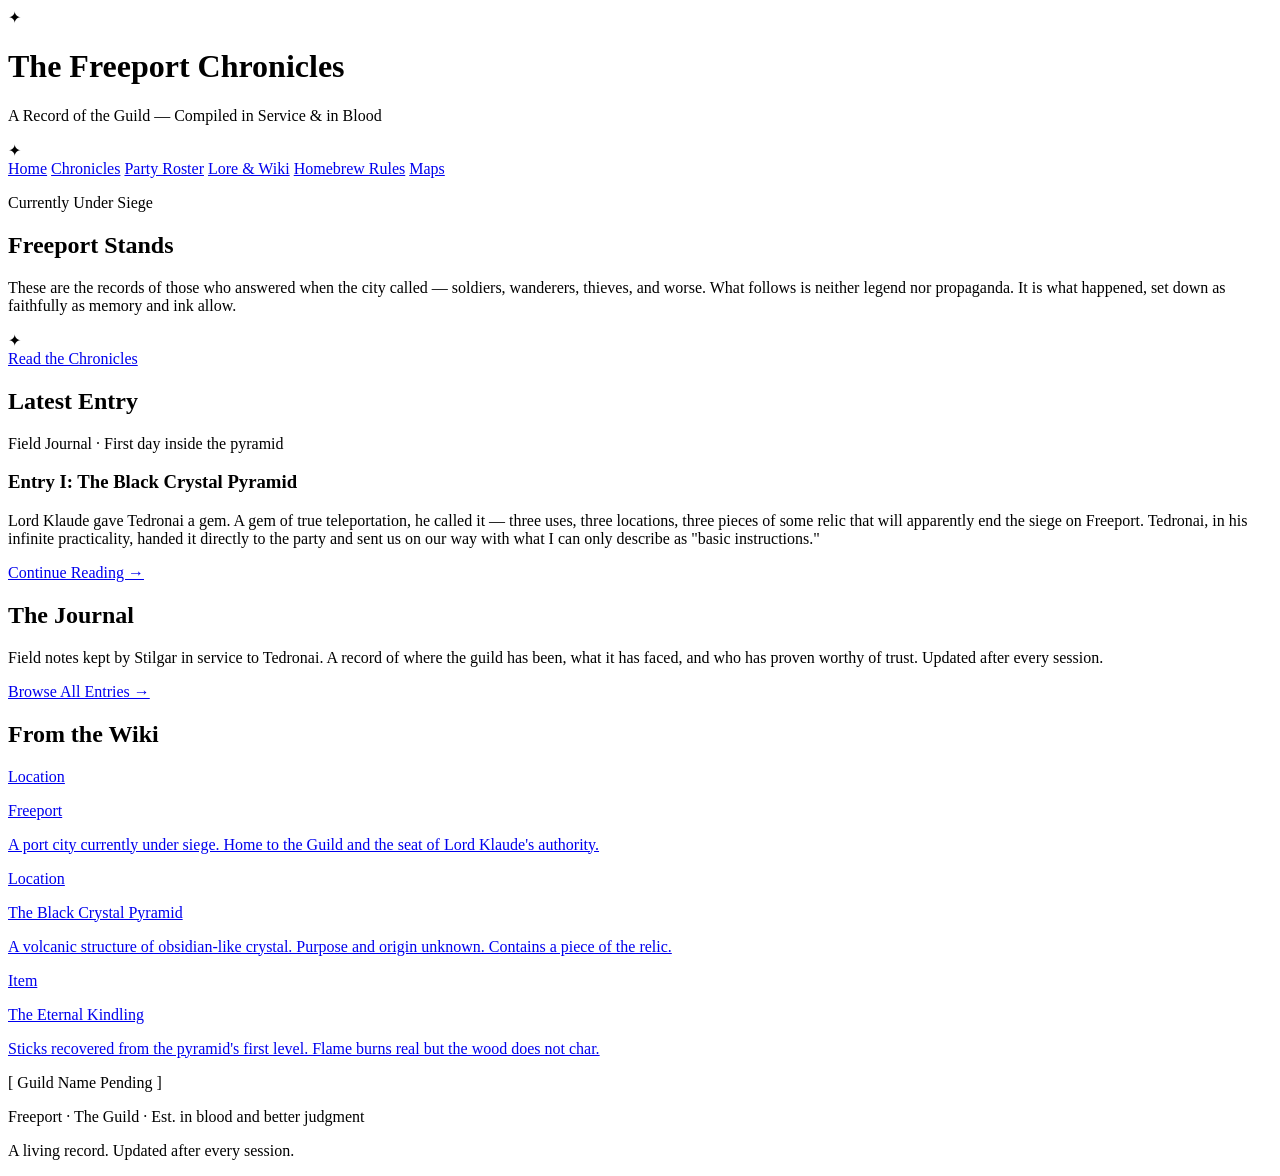
==== index.html @ c9954be5 "update to index and style" ====
<!DOCTYPE html>
<html lang="en">
<head>
  <meta charset="UTF-8" />
  <meta name="viewport" content="width=device-width, initial-scale=1.0" />
  <title>The Freeport Chronicles</title>
  <link rel="preconnect" href="https://fonts.googleapis.com" />
  <link rel="preconnect" href="https://fonts.gstatic.com" crossorigin />
  <link href="https://fonts.googleapis.com/css2?family=Cinzel+Decorative:wght@400;700&family=Cinzel:wght@400;500;600&family=IM+Fell+English:ital@0;1&display=swap" rel="stylesheet" />
  <link rel="stylesheet" href="css/style.css" />
</head>
<body>

  <div class="noise-overlay"></div>

  <header class="site-header">
    <div class="header-inner">
      <div class="site-brand">
        <div class="brand-emblem">✦</div>
        <div class="brand-text">
          <h1 class="site-title">The Freeport Chronicles</h1>
          <p class="site-subtitle">A Record of the Guild — Compiled in Service &amp; in Blood</p>
        </div>
        <div class="brand-emblem">✦</div>
      </div>
      <nav class="site-nav">
        <a href="index.html" class="nav-link active" data-section="home">Home</a>
        <a href="chronicles.html" class="nav-link" data-section="chronicles">Chronicles</a>
        <a href="roster.html" class="nav-link" data-section="roster">Party Roster</a>
        <a href="lore.html" class="nav-link" data-section="lore">Lore &amp; Wiki</a>
        <a href="homebrew.html" class="nav-link" data-section="homebrew">Homebrew Rules</a>
        <a href="maps.html" class="nav-link" data-section="maps">Maps</a>
      </nav>
    </div>
  </header>

  <main class="site-main">

    <section class="hero">
      <div class="hero-inner">
        <p class="hero-eyebrow">Currently Under Siege</p>
        <h2 class="hero-title">Freeport Stands</h2>
        <p class="hero-body">These are the records of those who answered when the city called — soldiers, wanderers, thieves, and worse. What follows is neither legend nor propaganda. It is what happened, set down as faithfully as memory and ink allow.</p>
        <div class="hero-rule"><span>✦</span></div>
        <a href="chronicles.html" class="hero-cta">Read the Chronicles</a>
      </div>
    </section>

    <section class="latest-entry">
      <div class="section-inner">
        <h2 class="section-heading">Latest Entry</h2>
        <div class="entry-card featured">
          <div class="entry-meta">
            <span class="entry-tag">Field Journal</span>
            <span class="entry-divider">·</span>
            <span class="entry-date">First day inside the pyramid</span>
          </div>
          <h3 class="entry-title">Entry I: The Black Crystal Pyramid</h3>
          <p class="entry-excerpt">Lord Klaude gave Tedronai a gem. A gem of true teleportation, he called it — three uses, three locations, three pieces of some relic that will apparently end the siege on Freeport. Tedronai, in his infinite practicality, handed it directly to the party and sent us on our way with what I can only describe as "basic instructions."</p>
          <a href="entry-001.html" class="entry-read-more">Continue Reading →</a>
        </div>
      </div>
    </section>

    <section class="journal-preview">
      <div class="section-inner">
        <h2 class="section-heading">The Journal</h2>
        <p class="section-blurb">Field notes kept by Stilgar in service to Tedronai. A record of where the guild has been, what it has faced, and who has proven worthy of trust. Updated after every session.</p>
        <a href="chronicles.html" class="section-link">Browse All Entries →</a>
      </div>
    </section>

    <section class="lore-preview">
      <div class="section-inner">
        <h2 class="section-heading">From the Wiki</h2>
        <div class="lore-grid">
          <a href="lore.html" class="lore-card">
            <p class="lore-card-label">Location</p>
            <p class="lore-card-title">Freeport</p>
            <p class="lore-card-body">A port city currently under siege. Home to the Guild and the seat of Lord Klaude's authority.</p>
          </a>
          <a href="lore.html" class="lore-card">
            <p class="lore-card-label">Location</p>
            <p class="lore-card-title">The Black Crystal Pyramid</p>
            <p class="lore-card-body">A volcanic structure of obsidian-like crystal. Purpose and origin unknown. Contains a piece of the relic.</p>
          </a>
          <a href="lore.html" class="lore-card">
            <p class="lore-card-label">Item</p>
            <p class="lore-card-title">The Eternal Kindling</p>
            <p class="lore-card-body">Sticks recovered from the pyramid's first level. Flame burns real but the wood does not char.</p>
          </a>
        </div>
      </div>
    </section>

  </main>

  <footer class="site-footer">
    <div class="footer-inner">
      <p class="footer-guild">[ Guild Name Pending ]</p>
      <p class="footer-tagline">Freeport · The Guild · Est. in blood and better judgment</p>
      <p class="footer-note">A living record. Updated after every session.</p>
    </div>
  </footer>

</body>
</html>
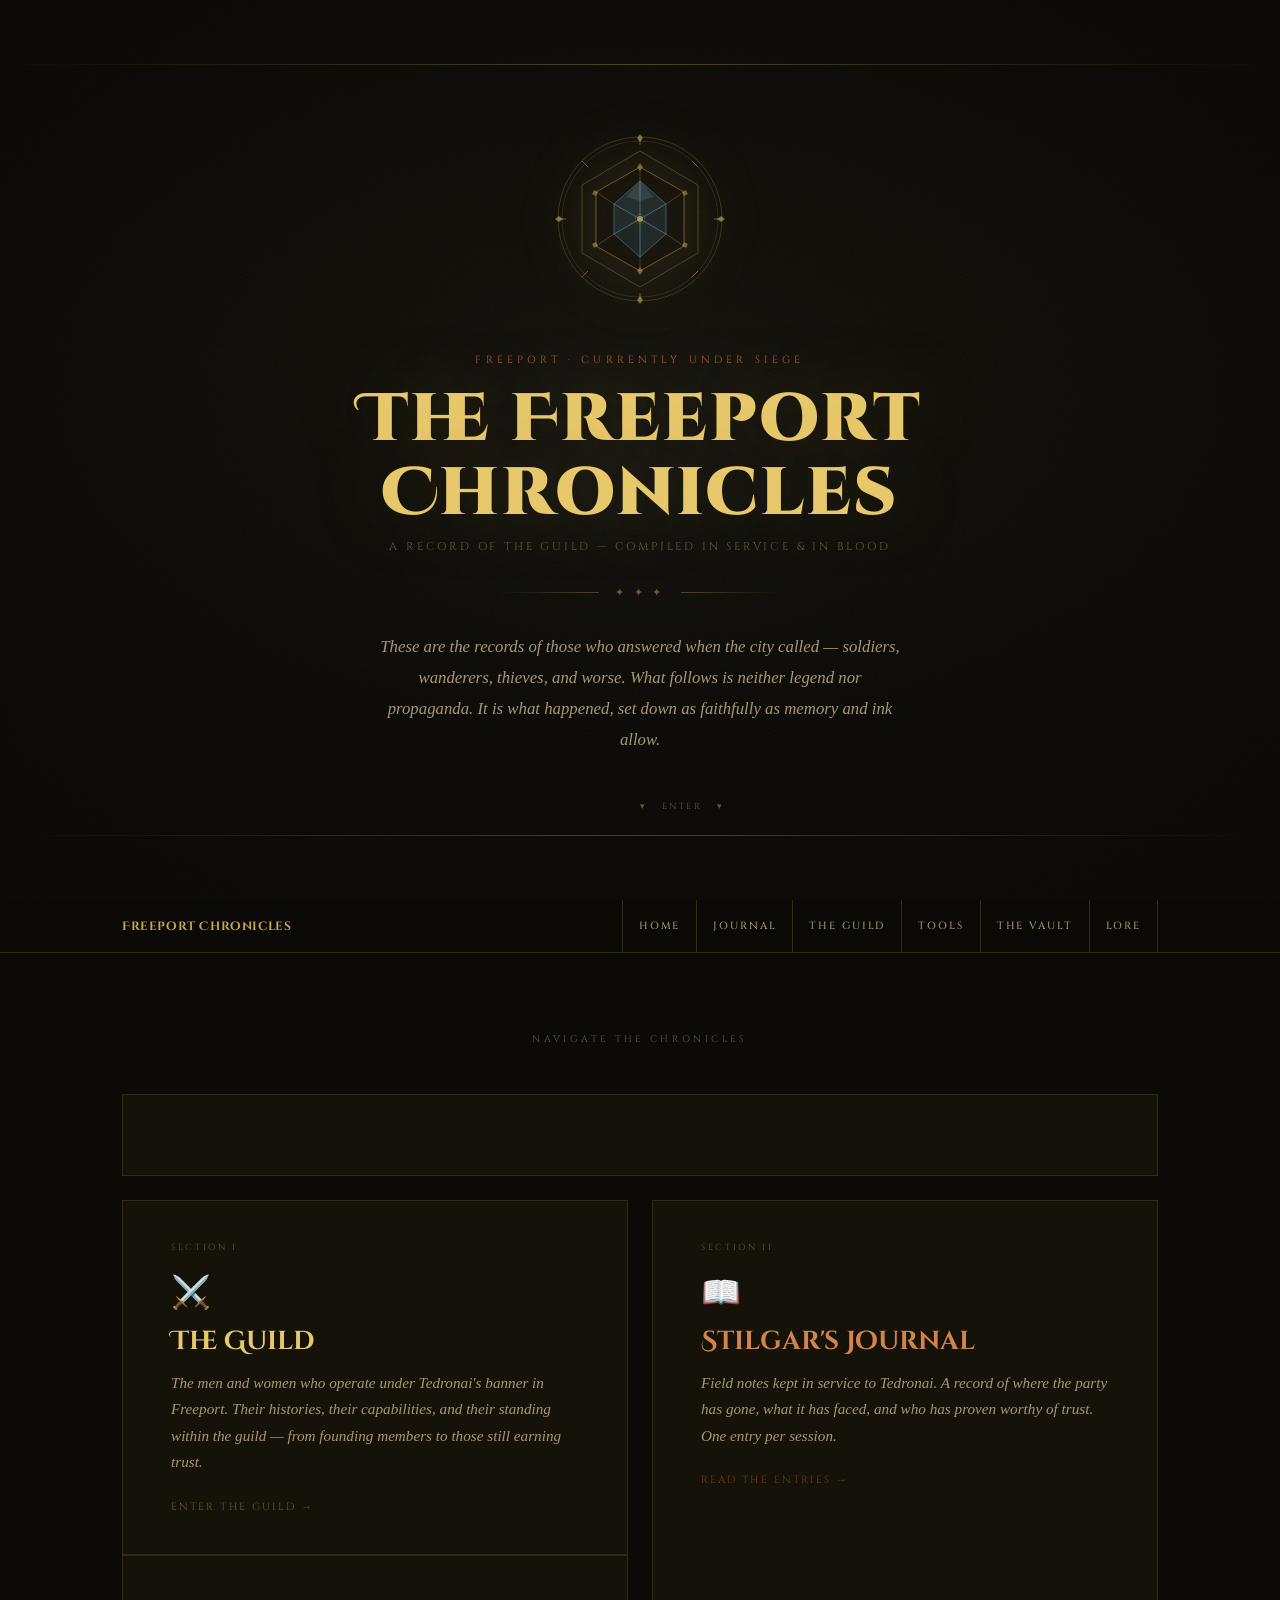
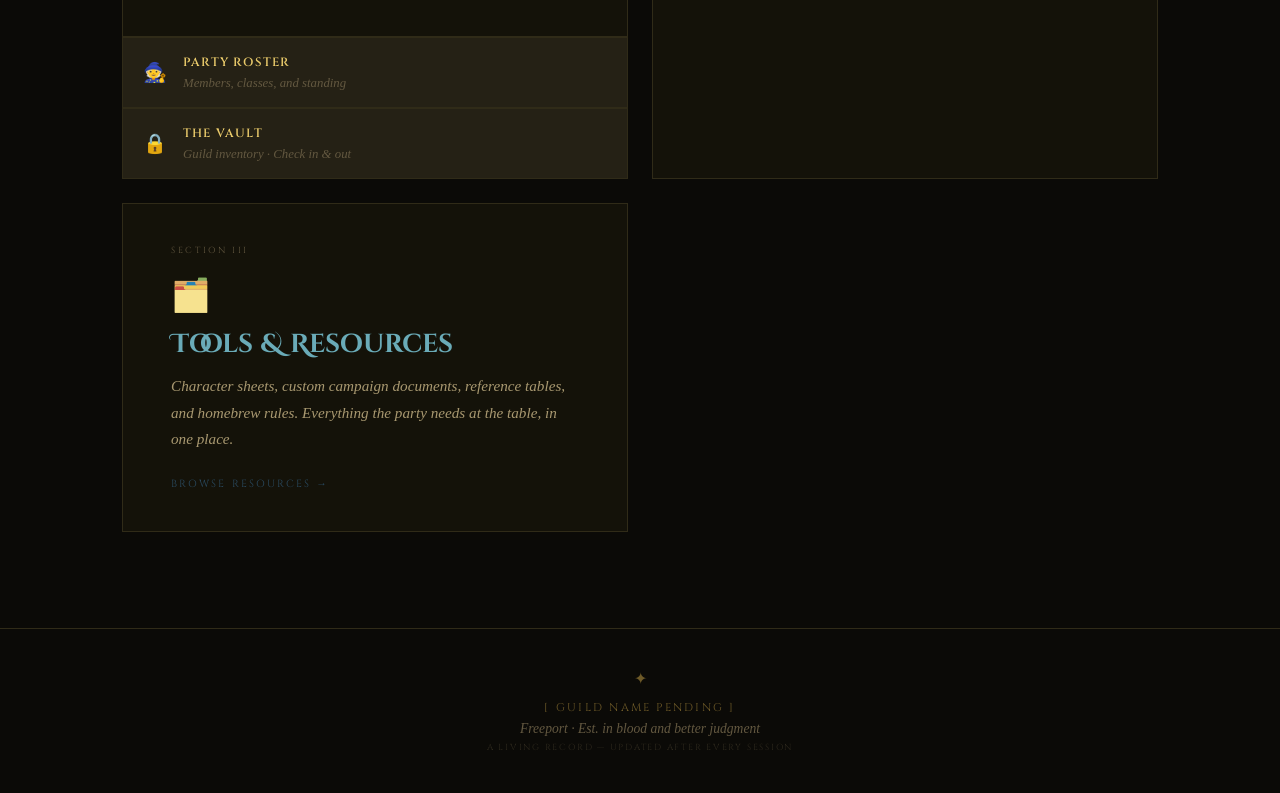
==== commit 3af85c39: "Update index.html" ====
--- a/index.html
+++ b/index.html
@@ -6,101 +6,676 @@
   <title>The Freeport Chronicles</title>
   <link rel="preconnect" href="https://fonts.googleapis.com" />
   <link rel="preconnect" href="https://fonts.gstatic.com" crossorigin />
-  <link href="https://fonts.googleapis.com/css2?family=Cinzel+Decorative:wght@400;700&family=Cinzel:wght@400;500;600&family=IM+Fell+English:ital@0;1&display=swap" rel="stylesheet" />
-  <link rel="stylesheet" href="css/style.css" />
+  <link href="https://fonts.googleapis.com/css2?family=Cinzel+Decorative:wght@400;700;900&family=Cinzel:wght@400;500;600;700&family=IM+Fell+English:ital@0;1&display=swap" rel="stylesheet" />
+  <style>
+    :root {
+      --black:        #07060400;
+      --bg:           #0b0a07;
+      --surface:      #141209;
+      --surface-2:    #1c1a10;
+      --surface-3:    #252115;
+      --border:       #302b18;
+      --border-light: #4a4422;
+      --gold:         #c9a84c;
+      --gold-light:   #e8c96a;
+      --gold-bright:  #f5df8a;
+      --gold-dim:     #6e5a28;
+      --gold-glow:    rgba(201,168,76,0.15);
+      --ember:        #b85c2a;
+      --ember-dim:    #7a3a18;
+      --crystal:      #4a7a9b;
+      --crystal-dim:  #2a4a60;
+      --text-primary: #e8e0cc;
+      --text-secondary:#a89870;
+      --text-muted:   #635840;
+      --font-display: 'Cinzel Decorative', serif;
+      --font-heading: 'Cinzel', serif;
+      --font-body:    'IM Fell English', serif;
+    }
+
+    *, *::before, *::after { box-sizing: border-box; margin: 0; padding: 0; }
+    html { scroll-behavior: smooth; }
+
+    body {
+      background-color: var(--bg);
+      color: var(--text-primary);
+      font-family: var(--font-body);
+      min-height: 100vh;
+      overflow-x: hidden;
+    }
+
+    /* ── NOISE + VIGNETTE ── */
+    body::before {
+      content: '';
+      position: fixed;
+      inset: 0;
+      pointer-events: none;
+      z-index: 999;
+      background:
+        radial-gradient(ellipse at center, transparent 40%, rgba(0,0,0,0.7) 100%),
+        url("data:image/svg+xml,%3Csvg viewBox='0 0 200 200' xmlns='http://www.w3.org/2000/svg'%3E%3Cfilter id='n'%3E%3CfeTurbulence type='fractalNoise' baseFrequency='0.85' numOctaves='4' stitchTiles='stitch'/%3E%3C/filter%3E%3Crect width='100%25' height='100%25' filter='url(%23n)'/%3E%3C/svg%3E");
+      background-size: cover, 180px 180px;
+      opacity: 0.04;
+    }
+
+    /* ── HERO ── */
+    .hero {
+      min-height: 100vh;
+      display: flex;
+      flex-direction: column;
+      align-items: center;
+      justify-content: center;
+      padding: 4rem 2rem 5rem;
+      position: relative;
+      text-align: center;
+      background:
+        radial-gradient(ellipse 80% 60% at 50% 40%, rgba(201,168,76,0.04) 0%, transparent 70%),
+        radial-gradient(ellipse 40% 40% at 50% 50%, rgba(74,122,155,0.04) 0%, transparent 60%);
+    }
+
+    /* Horizontal rule lines across hero */
+    .hero::before, .hero::after {
+      content: '';
+      position: absolute;
+      left: 0; right: 0;
+      height: 1px;
+      background: linear-gradient(to right, transparent, var(--border-light), transparent);
+    }
+    .hero::before { top: 4rem; }
+    .hero::after  { bottom: 4rem; }
+
+    /* ── CREST ── */
+    .crest-wrap {
+      margin-bottom: 2.5rem;
+      position: relative;
+      opacity: 0;
+      animation: fadeUp 1s ease forwards;
+      animation-delay: 0.2s;
+    }
+
+    .crest-svg {
+      width: 180px;
+      height: 180px;
+      filter: drop-shadow(0 0 30px rgba(201,168,76,0.2));
+    }
+
+    /* ── HERO TEXT ── */
+    .hero-eyebrow {
+      font-family: var(--font-heading);
+      font-size: 0.65rem;
+      letter-spacing: 0.4em;
+      text-transform: uppercase;
+      color: var(--ember);
+      margin-bottom: 1rem;
+      opacity: 0;
+      animation: fadeUp 0.8s ease forwards;
+      animation-delay: 0.5s;
+    }
+
+    .hero-title {
+      font-family: var(--font-display);
+      font-size: clamp(2.2rem, 6vw, 4.2rem);
+      font-weight: 900;
+      color: var(--gold-light);
+      line-height: 1.1;
+      letter-spacing: 0.03em;
+      text-shadow:
+        0 0 80px rgba(201,168,76,0.25),
+        0 0 120px rgba(201,168,76,0.1);
+      margin-bottom: 0.5rem;
+      opacity: 0;
+      animation: fadeUp 0.8s ease forwards;
+      animation-delay: 0.65s;
+    }
+
+    .hero-subtitle {
+      font-family: var(--font-heading);
+      font-size: 0.7rem;
+      letter-spacing: 0.25em;
+      text-transform: uppercase;
+      color: var(--text-muted);
+      margin-bottom: 2rem;
+      opacity: 0;
+      animation: fadeUp 0.8s ease forwards;
+      animation-delay: 0.8s;
+    }
+
+    .hero-divider {
+      display: flex;
+      align-items: center;
+      justify-content: center;
+      gap: 1rem;
+      margin-bottom: 2rem;
+      opacity: 0;
+      animation: fadeUp 0.8s ease forwards;
+      animation-delay: 0.9s;
+    }
+    .hero-divider::before,
+    .hero-divider::after {
+      content: '';
+      width: 100px;
+      height: 1px;
+      background: linear-gradient(to right, transparent, var(--border-light));
+    }
+    .hero-divider::after {
+      background: linear-gradient(to left, transparent, var(--border-light));
+    }
+    .hero-divider span {
+      color: var(--gold-dim);
+      font-size: 0.7rem;
+      letter-spacing: 0.3em;
+    }
+
+    .hero-lore {
+      font-family: var(--font-body);
+      font-style: italic;
+      font-size: 1.05rem;
+      color: var(--text-secondary);
+      max-width: 520px;
+      line-height: 1.85;
+      opacity: 0;
+      animation: fadeUp 0.8s ease forwards;
+      animation-delay: 1s;
+    }
+
+    .hero-scroll {
+      position: absolute;
+      bottom: 5.5rem;
+      left: 50%;
+      transform: translateX(-50%);
+      font-family: var(--font-heading);
+      font-size: 0.55rem;
+      letter-spacing: 0.3em;
+      text-transform: uppercase;
+      color: var(--text-muted);
+      opacity: 0;
+      animation: fadeUp 0.8s ease forwards, pulse 3s ease-in-out 2s infinite;
+      animation-delay: 1.5s, 1.5s;
+    }
+
+    /* ── NAV BAR ── */
+    .site-nav {
+      position: sticky;
+      top: 0;
+      z-index: 100;
+      background: rgba(11,10,7,0.97);
+      border-bottom: 1px solid var(--border);
+      backdrop-filter: blur(12px);
+    }
+
+    .nav-inner {
+      max-width: 1100px;
+      margin: 0 auto;
+      padding: 0 2rem;
+      display: flex;
+      align-items: center;
+      justify-content: space-between;
+      height: 52px;
+    }
+
+    .nav-brand {
+      font-family: var(--font-display);
+      font-size: 0.75rem;
+      font-weight: 700;
+      color: var(--gold);
+      text-decoration: none;
+      letter-spacing: 0.05em;
+    }
+
+    .nav-links {
+      display: flex;
+      align-items: center;
+    }
+
+    .nav-link {
+      font-family: var(--font-heading);
+      font-size: 0.65rem;
+      font-weight: 500;
+      letter-spacing: 0.18em;
+      text-transform: uppercase;
+      color: var(--text-secondary);
+      text-decoration: none;
+      padding: 0 1rem;
+      height: 52px;
+      display: flex;
+      align-items: center;
+      border-right: 1px solid var(--border);
+      transition: color 0.2s, background 0.2s;
+    }
+    .nav-link:first-child { border-left: 1px solid var(--border); }
+    .nav-link:hover { color: var(--gold); background: rgba(201,168,76,0.04); }
+
+    /* ── SECTION CARDS ── */
+    .sections {
+      max-width: 1100px;
+      margin: 0 auto;
+      padding: 5rem 2rem 6rem;
+    }
+
+    .sections-eyebrow {
+      font-family: var(--font-heading);
+      font-size: 0.6rem;
+      letter-spacing: 0.35em;
+      text-transform: uppercase;
+      color: var(--text-muted);
+      text-align: center;
+      margin-bottom: 3rem;
+    }
+
+    .cards-grid {
+      display: grid;
+      grid-template-columns: repeat(2, 1fr);
+      gap: 1.5rem;
+    }
+
+    /* Guild card spans full width */
+    .card--guild { grid-column: 1 / -1; }
+
+    .card {
+      position: relative;
+      background: var(--surface);
+      border: 1px solid var(--border);
+      padding: 2.5rem 3rem;
+      text-decoration: none;
+      display: block;
+      overflow: hidden;
+      transition: border-color 0.3s, background 0.3s;
+      cursor: pointer;
+    }
+
+    .card::before {
+      content: '';
+      position: absolute;
+      top: 0; left: 0;
+      width: 100%; height: 3px;
+      background: linear-gradient(to right, transparent, var(--gold-dim), transparent);
+      opacity: 0;
+      transition: opacity 0.3s;
+    }
+
+    .card::after {
+      content: '';
+      position: absolute;
+      inset: 0;
+      background: radial-gradient(ellipse 60% 60% at 50% 0%, var(--gold-glow), transparent);
+      opacity: 0;
+      transition: opacity 0.4s;
+      pointer-events: none;
+    }
+
+    .card:hover {
+      border-color: var(--border-light);
+      background: var(--surface-2);
+    }
+    .card:hover::before { opacity: 1; }
+    .card:hover::after  { opacity: 1; }
+
+    /* accent color variants */
+    .card--journal::before  { background: linear-gradient(to right, transparent, var(--ember-dim), transparent); }
+    .card--journal::after   { background: radial-gradient(ellipse 60% 60% at 50% 0%, rgba(184,92,42,0.1), transparent); }
+    .card--tools::before    { background: linear-gradient(to right, transparent, var(--crystal-dim), transparent); }
+    .card--tools::after     { background: radial-gradient(ellipse 60% 60% at 50% 0%, rgba(74,122,155,0.1), transparent); }
+    .card--vault::before    { background: linear-gradient(to right, transparent, var(--gold-dim), transparent); }
+
+    .card-number {
+      font-family: var(--font-heading);
+      font-size: 0.55rem;
+      letter-spacing: 0.3em;
+      text-transform: uppercase;
+      color: var(--text-muted);
+      margin-bottom: 1.25rem;
+    }
+
+    .card-icon {
+      font-size: 2rem;
+      margin-bottom: 1rem;
+      display: block;
+      filter: grayscale(0.3);
+    }
+
+    .card-title {
+      font-family: var(--font-display);
+      font-size: clamp(1.2rem, 2.5vw, 1.6rem);
+      font-weight: 700;
+      color: var(--gold-light);
+      line-height: 1.2;
+      margin-bottom: 0.75rem;
+    }
+
+    .card--journal .card-title { color: #d4834a; }
+    .card--tools   .card-title { color: #6aabb8; }
+
+    .card-desc {
+      font-family: var(--font-body);
+      font-style: italic;
+      font-size: 0.95rem;
+      color: var(--text-secondary);
+      line-height: 1.75;
+      max-width: 480px;
+      margin-bottom: 1.5rem;
+    }
+
+    .card-arrow {
+      font-family: var(--font-heading);
+      font-size: 0.65rem;
+      letter-spacing: 0.2em;
+      text-transform: uppercase;
+      color: var(--gold-dim);
+      transition: color 0.2s, letter-spacing 0.2s;
+    }
+    .card--journal .card-arrow { color: var(--ember-dim); }
+    .card--tools   .card-arrow { color: var(--crystal-dim); }
+
+    .card:hover .card-arrow {
+      color: var(--gold);
+      letter-spacing: 0.3em;
+    }
+    .card--journal:hover .card-arrow { color: var(--ember); }
+    .card--tools:hover   .card-arrow { color: var(--crystal); }
+
+    /* Guild card layout — two columns inside */
+    .card--guild .card-inner {
+      display: grid;
+      grid-template-columns: 1fr 1fr;
+      gap: 3rem;
+      align-items: start;
+    }
+
+    .card--guild .card-sub-links {
+      display: flex;
+      flex-direction: column;
+      gap: 1rem;
+      justify-content: center;
+    }
+
+    .sub-link {
+      display: flex;
+      align-items: center;
+      gap: 1rem;
+      padding: 1rem 1.25rem;
+      background: var(--surface-3);
+      border: 1px solid var(--border);
+      text-decoration: none;
+      transition: border-color 0.2s, background 0.2s;
+    }
+    .sub-link:hover {
+      border-color: var(--border-light);
+      background: rgba(201,168,76,0.04);
+    }
+
+    .sub-link-icon { font-size: 1.2rem; }
+
+    .sub-link-text .sub-link-title {
+      font-family: var(--font-heading);
+      font-size: 0.75rem;
+      font-weight: 600;
+      letter-spacing: 0.1em;
+      text-transform: uppercase;
+      color: var(--gold-light);
+      display: block;
+      margin-bottom: 0.2rem;
+    }
+    .sub-link-text .sub-link-desc {
+      font-family: var(--font-body);
+      font-style: italic;
+      font-size: 0.8rem;
+      color: var(--text-muted);
+    }
+
+    /* ── FOOTER ── */
+    .site-footer {
+      border-top: 1px solid var(--border);
+      padding: 2.5rem 2rem;
+      text-align: center;
+    }
+
+    .footer-emblem {
+      color: var(--gold-dim);
+      font-size: 1rem;
+      margin-bottom: 0.75rem;
+    }
+
+    .footer-guild {
+      font-family: var(--font-heading);
+      font-size: 0.7rem;
+      letter-spacing: 0.2em;
+      text-transform: uppercase;
+      color: var(--gold-dim);
+      margin-bottom: 0.35rem;
+    }
+
+    .footer-tagline {
+      font-family: var(--font-body);
+      font-style: italic;
+      font-size: 0.85rem;
+      color: var(--text-muted);
+      margin-bottom: 0.25rem;
+    }
+
+    .footer-note {
+      font-family: var(--font-heading);
+      font-size: 0.55rem;
+      letter-spacing: 0.2em;
+      text-transform: uppercase;
+      color: var(--text-muted);
+      opacity: 0.4;
+    }
+
+    /* ── ANIMATIONS ── */
+    @keyframes fadeUp {
+      from { opacity: 0; transform: translateY(18px); }
+      to   { opacity: 1; transform: translateY(0); }
+    }
+
+    @keyframes pulse {
+      0%, 100% { opacity: 0.4; }
+      50%       { opacity: 0.9; }
+    }
+
+    @keyframes rotateSlow {
+      from { transform: rotate(0deg); }
+      to   { transform: rotate(360deg); }
+    }
+
+    .crest-ring {
+      transform-origin: center;
+      animation: rotateSlow 40s linear infinite;
+    }
+
+    .card {
+      opacity: 0;
+      animation: fadeUp 0.7s ease forwards;
+    }
+    .card:nth-child(1) { animation-delay: 0.1s; }
+    .card:nth-child(2) { animation-delay: 0.2s; }
+    .card:nth-child(3) { animation-delay: 0.3s; }
+    .card:nth-child(4) { animation-delay: 0.4s; }
+
+    /* ── RESPONSIVE ── */
+    @media (max-width: 720px) {
+      .cards-grid { grid-template-columns: 1fr; }
+      .card--guild { grid-column: 1; }
+      .card--guild .card-inner { grid-template-columns: 1fr; gap: 1.5rem; }
+      .nav-brand { display: none; }
+      .nav-link { font-size: 0.55rem; padding: 0 0.6rem; }
+      .hero-title { font-size: 2rem; }
+    }
+  </style>
 </head>
 <body>
 
-  <div class="noise-overlay"></div>
-
-  <header class="site-header">
-    <div class="header-inner">
-      <div class="site-brand">
-        <div class="brand-emblem">✦</div>
-        <div class="brand-text">
-          <h1 class="site-title">The Freeport Chronicles</h1>
-          <p class="site-subtitle">A Record of the Guild — Compiled in Service &amp; in Blood</p>
+  <!-- HERO -->
+  <section class="hero">
+
+    <div class="crest-wrap">
+      <svg class="crest-svg" viewBox="0 0 180 180" xmlns="http://www.w3.org/2000/svg">
+        <!-- Outer decorative ring (rotates) -->
+        <g class="crest-ring">
+          <circle cx="90" cy="90" r="82" fill="none" stroke="#3a3520" stroke-width="1"/>
+          <circle cx="90" cy="90" r="78" fill="none" stroke="#4a4522" stroke-width="0.5"/>
+          <!-- tick marks -->
+          <g stroke="#c9a84c" stroke-width="1" opacity="0.5">
+            <line x1="90" y1="8"  x2="90" y2="16"/>
+            <line x1="90" y1="164" x2="90" y2="172"/>
+            <line x1="8"  y1="90" x2="16" y2="90"/>
+            <line x1="164" y1="90" x2="172" y2="90"/>
+            <line x1="32"  y1="32"  x2="38"  y2="38"/>
+            <line x1="142" y1="32"  x2="148" y2="38"/>
+            <line x1="32"  y1="148" x2="38"  y2="142"/>
+            <line x1="142" y1="148" x2="148" y2="142"/>
+          </g>
+          <!-- small diamonds at cardinal marks -->
+          <g fill="#c9a84c" opacity="0.6">
+            <polygon points="90,5 93,9 90,13 87,9"/>
+            <polygon points="90,167 93,171 90,175 87,171"/>
+            <polygon points="5,90 9,93 13,90 9,87"/>
+            <polygon points="167,90 171,93 175,90 171,87"/>
+          </g>
+        </g>
+
+        <!-- Static inner geometry -->
+        <!-- Outer hex frame -->
+        <polygon points="90,22 148,56 148,124 90,158 32,124 32,56"
+          fill="none" stroke="#4a4522" stroke-width="1"/>
+
+        <!-- Inner hex -->
+        <polygon points="90,38 134,63 134,117 90,142 46,117 46,63"
+          fill="rgba(20,18,9,0.8)" stroke="#6e5a28" stroke-width="1"/>
+
+        <!-- Crystal gem center — faceted diamond shape -->
+        <g>
+          <!-- gem shadow/depth -->
+          <polygon points="90,52 116,75 116,105 90,128 64,105 64,75"
+            fill="rgba(74,122,155,0.08)" stroke="#2a4a60" stroke-width="0.5"/>
+
+          <!-- gem facets -->
+          <polygon points="90,52 116,75 90,90" fill="rgba(74,122,155,0.15)" stroke="#4a7a9b" stroke-width="0.5"/>
+          <polygon points="116,75 116,105 90,90" fill="rgba(74,122,155,0.1)" stroke="#4a7a9b" stroke-width="0.5"/>
+          <polygon points="116,105 90,128 90,90" fill="rgba(74,122,155,0.12)" stroke="#4a7a9b" stroke-width="0.5"/>
+          <polygon points="90,128 64,105 90,90" fill="rgba(74,122,155,0.08)" stroke="#4a7a9b" stroke-width="0.5"/>
+          <polygon points="64,105 64,75 90,90" fill="rgba(74,122,155,0.13)" stroke="#4a7a9b" stroke-width="0.5"/>
+          <polygon points="64,75 90,52 90,90" fill="rgba(74,122,155,0.18)" stroke="#4a7a9b" stroke-width="0.5"/>
+
+          <!-- gem highlight -->
+          <polygon points="90,52 104,68 90,72 76,68"
+            fill="rgba(200,220,240,0.12)" stroke="none"/>
+        </g>
+
+        <!-- Gold accent lines radiating from gem -->
+        <g stroke="#c9a84c" stroke-width="0.75" opacity="0.4">
+          <line x1="90" y1="38" x2="90" y2="52"/>
+          <line x1="134" y1="63" x2="116" y2="75"/>
+          <line x1="134" y1="117" x2="116" y2="105"/>
+          <line x1="90" y1="142" x2="90" y2="128"/>
+          <line x1="46" y1="117" x2="64" y2="105"/>
+          <line x1="46" y1="63" x2="64" y2="75"/>
+        </g>
+
+        <!-- Corner ornaments on hex -->
+        <g fill="#c9a84c" opacity="0.5">
+          <polygon points="90,34 93,38 90,42 87,38"/>
+          <polygon points="90,138 93,142 90,146 87,142"/>
+          <polygon points="44,61 48,63 46,67 42,65"/>
+          <polygon points="136,61 138,65 134,67 132,63"/>
+          <polygon points="44,119 42,115 46,113 48,117"/>
+          <polygon points="136,119 132,117 134,113 138,115"/>
+        </g>
+
+        <!-- Center dot -->
+        <circle cx="90" cy="90" r="3" fill="#c9a84c" opacity="0.8"/>
+        <circle cx="90" cy="90" r="5" fill="none" stroke="#c9a84c" stroke-width="0.5" opacity="0.4"/>
+      </svg>
+    </div>
+
+    <p class="hero-eyebrow">Freeport · Currently Under Siege</p>
+    <h1 class="hero-title">The Freeport<br>Chronicles</h1>
+    <p class="hero-subtitle">A Record of the Guild — Compiled in Service &amp; in Blood</p>
+
+    <div class="hero-divider"><span>✦ ✦ ✦</span></div>
+
+    <p class="hero-lore">These are the records of those who answered when the city called — soldiers, wanderers, thieves, and worse. What follows is neither legend nor propaganda. It is what happened, set down as faithfully as memory and ink allow.</p>
+
+    <p class="hero-scroll">▾ &nbsp; Enter &nbsp; ▾</p>
+
+  </section>
+
+  <!-- STICKY NAV -->
+  <nav class="site-nav">
+    <div class="nav-inner">
+      <a href="index.html" class="nav-brand">Freeport Chronicles</a>
+      <div class="nav-links">
+        <a href="index.html" class="nav-link">Home</a>
+        <a href="journal.html" class="nav-link">Journal</a>
+        <a href="guild.html" class="nav-link">The Guild</a>
+        <a href="tools.html" class="nav-link">Tools</a>
+        <a href="vault.html" class="nav-link">The Vault</a>
+        <a href="lore.html" class="nav-link">Lore</a>
+      </div>
+    </div>
+  </nav>
+
+  <!-- SECTION CARDS -->
+  <div class="sections">
+    <p class="sections-eyebrow">Navigate the Chronicles</p>
+
+    <div class="cards-grid">
+
+      <!-- THE GUILD (full width) -->
+      <a href="guild.html" class="card card--guild">
+        <div class="card-inner">
+          <div>
+            <p class="card-number">Section I</p>
+            <span class="card-icon">⚔️</span>
+            <h2 class="card-title">The Guild</h2>
+            <p class="card-desc">The men and women who operate under Tedronai's banner in Freeport. Their histories, their capabilities, and their standing within the guild — from founding members to those still earning trust.</p>
+            <p class="card-arrow">Enter the Guild →</p>
+          </div>
+          <div class="card-sub-links">
+            <a href="roster.html" class="sub-link">
+              <span class="sub-link-icon">🧙</span>
+              <div class="sub-link-text">
+                <span class="sub-link-title">Party Roster</span>
+                <span class="sub-link-desc">Members, classes, and standing</span>
+              </div>
+            </a>
+            <a href="vault.html" class="sub-link">
+              <span class="sub-link-icon">🔒</span>
+              <div class="sub-link-text">
+                <span class="sub-link-title">The Vault</span>
+                <span class="sub-link-desc">Guild inventory · Check in &amp; out</span>
+              </div>
+            </a>
+          </div>
         </div>
-        <div class="brand-emblem">✦</div>
-      </div>
-      <nav class="site-nav">
-        <a href="index.html" class="nav-link active" data-section="home">Home</a>
-        <a href="chronicles.html" class="nav-link" data-section="chronicles">Chronicles</a>
-        <a href="roster.html" class="nav-link" data-section="roster">Party Roster</a>
-        <a href="lore.html" class="nav-link" data-section="lore">Lore &amp; Wiki</a>
-        <a href="homebrew.html" class="nav-link" data-section="homebrew">Homebrew Rules</a>
-        <a href="maps.html" class="nav-link" data-section="maps">Maps</a>
-      </nav>
+      </a>
+
+      <!-- STILGAR'S JOURNAL -->
+      <a href="journal.html" class="card card--journal">
+        <p class="card-number">Section II</p>
+        <span class="card-icon">📖</span>
+        <h2 class="card-title">Stilgar's Journal</h2>
+        <p class="card-desc">Field notes kept in service to Tedronai. A record of where the party has gone, what it has faced, and who has proven worthy of trust. One entry per session.</p>
+        <p class="card-arrow">Read the Entries →</p>
+      </a>
+
+      <!-- TOOLS -->
+      <a href="tools.html" class="card card--tools">
+        <p class="card-number">Section III</p>
+        <span class="card-icon">🗂️</span>
+        <h2 class="card-title">Tools &amp; Resources</h2>
+        <p class="card-desc">Character sheets, custom campaign documents, reference tables, and homebrew rules. Everything the party needs at the table, in one place.</p>
+        <p class="card-arrow">Browse Resources →</p>
+      </a>
+
     </div>
-  </header>
-
-  <main class="site-main">
-
-    <section class="hero">
-      <div class="hero-inner">
-        <p class="hero-eyebrow">Currently Under Siege</p>
-        <h2 class="hero-title">Freeport Stands</h2>
-        <p class="hero-body">These are the records of those who answered when the city called — soldiers, wanderers, thieves, and worse. What follows is neither legend nor propaganda. It is what happened, set down as faithfully as memory and ink allow.</p>
-        <div class="hero-rule"><span>✦</span></div>
-        <a href="chronicles.html" class="hero-cta">Read the Chronicles</a>
-      </div>
-    </section>
-
-    <section class="latest-entry">
-      <div class="section-inner">
-        <h2 class="section-heading">Latest Entry</h2>
-        <div class="entry-card featured">
-          <div class="entry-meta">
-            <span class="entry-tag">Field Journal</span>
-            <span class="entry-divider">·</span>
-            <span class="entry-date">First day inside the pyramid</span>
-          </div>
-          <h3 class="entry-title">Entry I: The Black Crystal Pyramid</h3>
-          <p class="entry-excerpt">Lord Klaude gave Tedronai a gem. A gem of true teleportation, he called it — three uses, three locations, three pieces of some relic that will apparently end the siege on Freeport. Tedronai, in his infinite practicality, handed it directly to the party and sent us on our way with what I can only describe as "basic instructions."</p>
-          <a href="entry-001.html" class="entry-read-more">Continue Reading →</a>
-        </div>
-      </div>
-    </section>
-
-    <section class="journal-preview">
-      <div class="section-inner">
-        <h2 class="section-heading">The Journal</h2>
-        <p class="section-blurb">Field notes kept by Stilgar in service to Tedronai. A record of where the guild has been, what it has faced, and who has proven worthy of trust. Updated after every session.</p>
-        <a href="chronicles.html" class="section-link">Browse All Entries →</a>
-      </div>
-    </section>
-
-    <section class="lore-preview">
-      <div class="section-inner">
-        <h2 class="section-heading">From the Wiki</h2>
-        <div class="lore-grid">
-          <a href="lore.html" class="lore-card">
-            <p class="lore-card-label">Location</p>
-            <p class="lore-card-title">Freeport</p>
-            <p class="lore-card-body">A port city currently under siege. Home to the Guild and the seat of Lord Klaude's authority.</p>
-          </a>
-          <a href="lore.html" class="lore-card">
-            <p class="lore-card-label">Location</p>
-            <p class="lore-card-title">The Black Crystal Pyramid</p>
-            <p class="lore-card-body">A volcanic structure of obsidian-like crystal. Purpose and origin unknown. Contains a piece of the relic.</p>
-          </a>
-          <a href="lore.html" class="lore-card">
-            <p class="lore-card-label">Item</p>
-            <p class="lore-card-title">The Eternal Kindling</p>
-            <p class="lore-card-body">Sticks recovered from the pyramid's first level. Flame burns real but the wood does not char.</p>
-          </a>
-        </div>
-      </div>
-    </section>
-
-  </main>
-
+  </div>
+
+  <!-- FOOTER -->
   <footer class="site-footer">
-    <div class="footer-inner">
-      <p class="footer-guild">[ Guild Name Pending ]</p>
-      <p class="footer-tagline">Freeport · The Guild · Est. in blood and better judgment</p>
-      <p class="footer-note">A living record. Updated after every session.</p>
-    </div>
+    <p class="footer-emblem">✦</p>
+    <p class="footer-guild">[ Guild Name Pending ]</p>
+    <p class="footer-tagline">Freeport · Est. in blood and better judgment</p>
+    <p class="footer-note">A living record — updated after every session</p>
   </footer>
 
 </body>
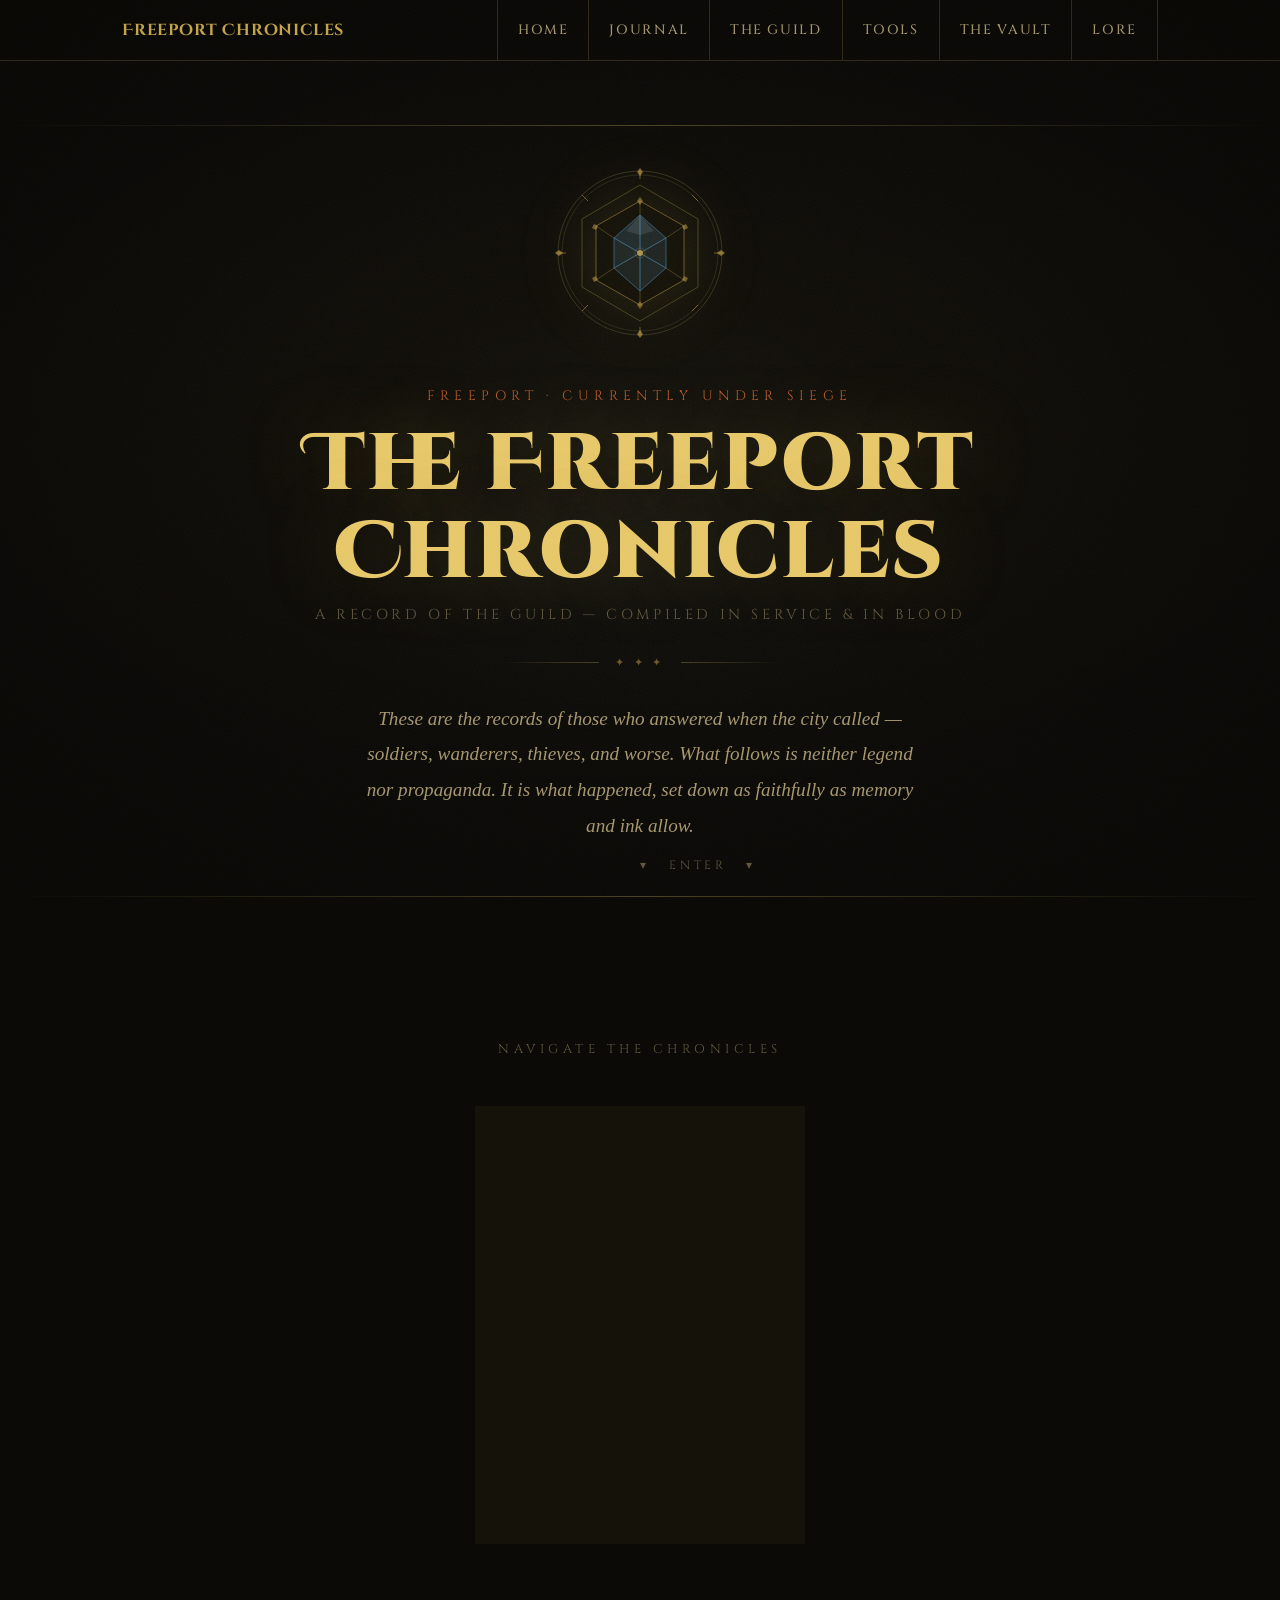
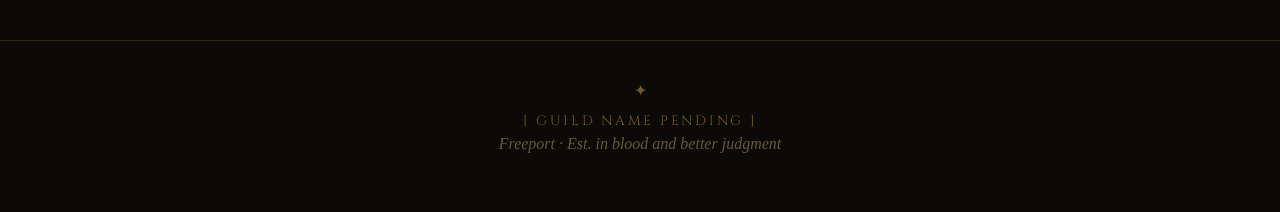
==== commit cdd0f2f7: "Updated layout" ====
--- a/index.html
+++ b/index.html
@@ -102,7 +102,7 @@
     /* ── HERO TEXT ── */
     .hero-eyebrow {
       font-family: var(--font-heading);
-      font-size: 0.65rem;
+      font-size: 0.85rem;
       letter-spacing: 0.4em;
       text-transform: uppercase;
       color: var(--ember);
@@ -114,7 +114,7 @@
 
     .hero-title {
       font-family: var(--font-display);
-      font-size: clamp(2.2rem, 6vw, 4.2rem);
+      font-size: clamp(2.8rem, 7vw, 5rem);
       font-weight: 900;
       color: var(--gold-light);
       line-height: 1.1;
@@ -130,7 +130,7 @@
 
     .hero-subtitle {
       font-family: var(--font-heading);
-      font-size: 0.7rem;
+      font-size: 0.9rem;
       letter-spacing: 0.25em;
       text-transform: uppercase;
       color: var(--text-muted);
@@ -169,9 +169,9 @@
     .hero-lore {
       font-family: var(--font-body);
       font-style: italic;
-      font-size: 1.05rem;
+      font-size: 1.2rem;
       color: var(--text-secondary);
-      max-width: 520px;
+      max-width: 560px;
       line-height: 1.85;
       opacity: 0;
       animation: fadeUp 0.8s ease forwards;
@@ -184,7 +184,7 @@
       left: 50%;
       transform: translateX(-50%);
       font-family: var(--font-heading);
-      font-size: 0.55rem;
+      font-size: 0.75rem;
       letter-spacing: 0.3em;
       text-transform: uppercase;
       color: var(--text-muted);
@@ -210,12 +210,12 @@
       display: flex;
       align-items: center;
       justify-content: space-between;
-      height: 52px;
+      height: 60px;
     }
 
     .nav-brand {
       font-family: var(--font-display);
-      font-size: 0.75rem;
+      font-size: 1rem;
       font-weight: 700;
       color: var(--gold);
       text-decoration: none;
@@ -229,14 +229,14 @@
 
     .nav-link {
       font-family: var(--font-heading);
-      font-size: 0.65rem;
+      font-size: 0.85rem;
       font-weight: 500;
-      letter-spacing: 0.18em;
+      letter-spacing: 0.12em;
       text-transform: uppercase;
       color: var(--text-secondary);
       text-decoration: none;
-      padding: 0 1rem;
-      height: 52px;
+      padding: 0 1.25rem;
+      height: 60px;
       display: flex;
       align-items: center;
       border-right: 1px solid var(--border);
@@ -254,7 +254,7 @@
 
     .sections-eyebrow {
       font-family: var(--font-heading);
-      font-size: 0.6rem;
+      font-size: 0.8rem;
       letter-spacing: 0.35em;
       text-transform: uppercase;
       color: var(--text-muted);
@@ -264,20 +264,18 @@
 
     .cards-grid {
       display: grid;
-      grid-template-columns: repeat(2, 1fr);
+      grid-template-columns: repeat(3, 1fr);
       gap: 1.5rem;
     }
-
-    /* Guild card spans full width */
-    .card--guild { grid-column: 1 / -1; }
 
     .card {
       position: relative;
       background: var(--surface);
       border: 1px solid var(--border);
-      padding: 2.5rem 3rem;
+      padding: 2.5rem 2.5rem 3rem;
       text-decoration: none;
-      display: block;
+      display: flex;
+      flex-direction: column;
       overflow: hidden;
       transition: border-color 0.3s, background 0.3s;
       cursor: pointer;
@@ -315,11 +313,10 @@
     .card--journal::after   { background: radial-gradient(ellipse 60% 60% at 50% 0%, rgba(184,92,42,0.1), transparent); }
     .card--tools::before    { background: linear-gradient(to right, transparent, var(--crystal-dim), transparent); }
     .card--tools::after     { background: radial-gradient(ellipse 60% 60% at 50% 0%, rgba(74,122,155,0.1), transparent); }
-    .card--vault::before    { background: linear-gradient(to right, transparent, var(--gold-dim), transparent); }
 
     .card-number {
       font-family: var(--font-heading);
-      font-size: 0.55rem;
+      font-size: 0.75rem;
       letter-spacing: 0.3em;
       text-transform: uppercase;
       color: var(--text-muted);
@@ -327,7 +324,7 @@
     }
 
     .card-icon {
-      font-size: 2rem;
+      font-size: 2.5rem;
       margin-bottom: 1rem;
       display: block;
       filter: grayscale(0.3);
@@ -335,7 +332,7 @@
 
     .card-title {
       font-family: var(--font-display);
-      font-size: clamp(1.2rem, 2.5vw, 1.6rem);
+      font-size: clamp(1.2rem, 1.8vw, 1.6rem);
       font-weight: 700;
       color: var(--gold-light);
       line-height: 1.2;
@@ -348,16 +345,16 @@
     .card-desc {
       font-family: var(--font-body);
       font-style: italic;
-      font-size: 0.95rem;
+      font-size: 1rem;
       color: var(--text-secondary);
       line-height: 1.75;
-      max-width: 480px;
       margin-bottom: 1.5rem;
+      flex: 1;
     }
 
     .card-arrow {
       font-family: var(--font-heading);
-      font-size: 0.65rem;
+      font-size: 0.8rem;
       letter-spacing: 0.2em;
       text-transform: uppercase;
       color: var(--gold-dim);
@@ -372,55 +369,6 @@
     }
     .card--journal:hover .card-arrow { color: var(--ember); }
     .card--tools:hover   .card-arrow { color: var(--crystal); }
-
-    /* Guild card layout — two columns inside */
-    .card--guild .card-inner {
-      display: grid;
-      grid-template-columns: 1fr 1fr;
-      gap: 3rem;
-      align-items: start;
-    }
-
-    .card--guild .card-sub-links {
-      display: flex;
-      flex-direction: column;
-      gap: 1rem;
-      justify-content: center;
-    }
-
-    .sub-link {
-      display: flex;
-      align-items: center;
-      gap: 1rem;
-      padding: 1rem 1.25rem;
-      background: var(--surface-3);
-      border: 1px solid var(--border);
-      text-decoration: none;
-      transition: border-color 0.2s, background 0.2s;
-    }
-    .sub-link:hover {
-      border-color: var(--border-light);
-      background: rgba(201,168,76,0.04);
-    }
-
-    .sub-link-icon { font-size: 1.2rem; }
-
-    .sub-link-text .sub-link-title {
-      font-family: var(--font-heading);
-      font-size: 0.75rem;
-      font-weight: 600;
-      letter-spacing: 0.1em;
-      text-transform: uppercase;
-      color: var(--gold-light);
-      display: block;
-      margin-bottom: 0.2rem;
-    }
-    .sub-link-text .sub-link-desc {
-      font-family: var(--font-body);
-      font-style: italic;
-      font-size: 0.8rem;
-      color: var(--text-muted);
-    }
 
     /* ── FOOTER ── */
     .site-footer {
@@ -437,7 +385,7 @@
 
     .footer-guild {
       font-family: var(--font-heading);
-      font-size: 0.7rem;
+      font-size: 0.85rem;
       letter-spacing: 0.2em;
       text-transform: uppercase;
       color: var(--gold-dim);
@@ -447,14 +395,14 @@
     .footer-tagline {
       font-family: var(--font-body);
       font-style: italic;
-      font-size: 0.85rem;
+      font-size: 1rem;
       color: var(--text-muted);
       margin-bottom: 0.25rem;
     }
 
     .footer-note {
       font-family: var(--font-heading);
-      font-size: 0.55rem;
+      font-size: 0.7rem;
       letter-spacing: 0.2em;
       text-transform: uppercase;
       color: var(--text-muted);
@@ -492,17 +440,30 @@
     .card:nth-child(4) { animation-delay: 0.4s; }
 
     /* ── RESPONSIVE ── */
-    @media (max-width: 720px) {
+    @media (max-width: 900px) {
       .cards-grid { grid-template-columns: 1fr; }
-      .card--guild { grid-column: 1; }
-      .card--guild .card-inner { grid-template-columns: 1fr; gap: 1.5rem; }
       .nav-brand { display: none; }
-      .nav-link { font-size: 0.55rem; padding: 0 0.6rem; }
+      .nav-link { font-size: 0.7rem; padding: 0 0.75rem; }
       .hero-title { font-size: 2rem; }
     }
   </style>
 </head>
 <body>
+
+  <!-- TOP NAV -->
+  <nav class="site-nav">
+    <div class="nav-inner">
+      <a href="index.html" class="nav-brand">Freeport Chronicles</a>
+      <div class="nav-links">
+        <a href="index.html" class="nav-link">Home</a>
+        <a href="journal.html" class="nav-link">Journal</a>
+        <a href="guild.html" class="nav-link">The Guild</a>
+        <a href="tools.html" class="nav-link">Tools</a>
+        <a href="vault.html" class="nav-link">The Vault</a>
+        <a href="lore.html" class="nav-link">Lore</a>
+      </div>
+    </div>
+  </nav>
 
   <!-- HERO -->
   <section class="hero">
@@ -599,54 +560,19 @@
 
   </section>
 
-  <!-- STICKY NAV -->
-  <nav class="site-nav">
-    <div class="nav-inner">
-      <a href="index.html" class="nav-brand">Freeport Chronicles</a>
-      <div class="nav-links">
-        <a href="index.html" class="nav-link">Home</a>
-        <a href="journal.html" class="nav-link">Journal</a>
-        <a href="guild.html" class="nav-link">The Guild</a>
-        <a href="tools.html" class="nav-link">Tools</a>
-        <a href="vault.html" class="nav-link">The Vault</a>
-        <a href="lore.html" class="nav-link">Lore</a>
-      </div>
-    </div>
-  </nav>
-
   <!-- SECTION CARDS -->
   <div class="sections">
     <p class="sections-eyebrow">Navigate the Chronicles</p>
 
     <div class="cards-grid">
 
-      <!-- THE GUILD (full width) -->
+      <!-- THE GUILD -->
       <a href="guild.html" class="card card--guild">
-        <div class="card-inner">
-          <div>
-            <p class="card-number">Section I</p>
-            <span class="card-icon">⚔️</span>
-            <h2 class="card-title">The Guild</h2>
-            <p class="card-desc">The men and women who operate under Tedronai's banner in Freeport. Their histories, their capabilities, and their standing within the guild — from founding members to those still earning trust.</p>
-            <p class="card-arrow">Enter the Guild →</p>
-          </div>
-          <div class="card-sub-links">
-            <a href="roster.html" class="sub-link">
-              <span class="sub-link-icon">🧙</span>
-              <div class="sub-link-text">
-                <span class="sub-link-title">Party Roster</span>
-                <span class="sub-link-desc">Members, classes, and standing</span>
-              </div>
-            </a>
-            <a href="vault.html" class="sub-link">
-              <span class="sub-link-icon">🔒</span>
-              <div class="sub-link-text">
-                <span class="sub-link-title">The Vault</span>
-                <span class="sub-link-desc">Guild inventory · Check in &amp; out</span>
-              </div>
-            </a>
-          </div>
-        </div>
+        <p class="card-number">Section I</p>
+        <span class="card-icon">⚔️</span>
+        <h2 class="card-title">The Guild</h2>
+        <p class="card-desc">The men and women who operate under Tedronai's banner in Freeport. Their histories, capabilities, and standing — from founding members to those still earning trust. Also home to the Guild Vault.</p>
+        <p class="card-arrow">Enter the Guild →</p>
       </a>
 
       <!-- STILGAR'S JOURNAL -->
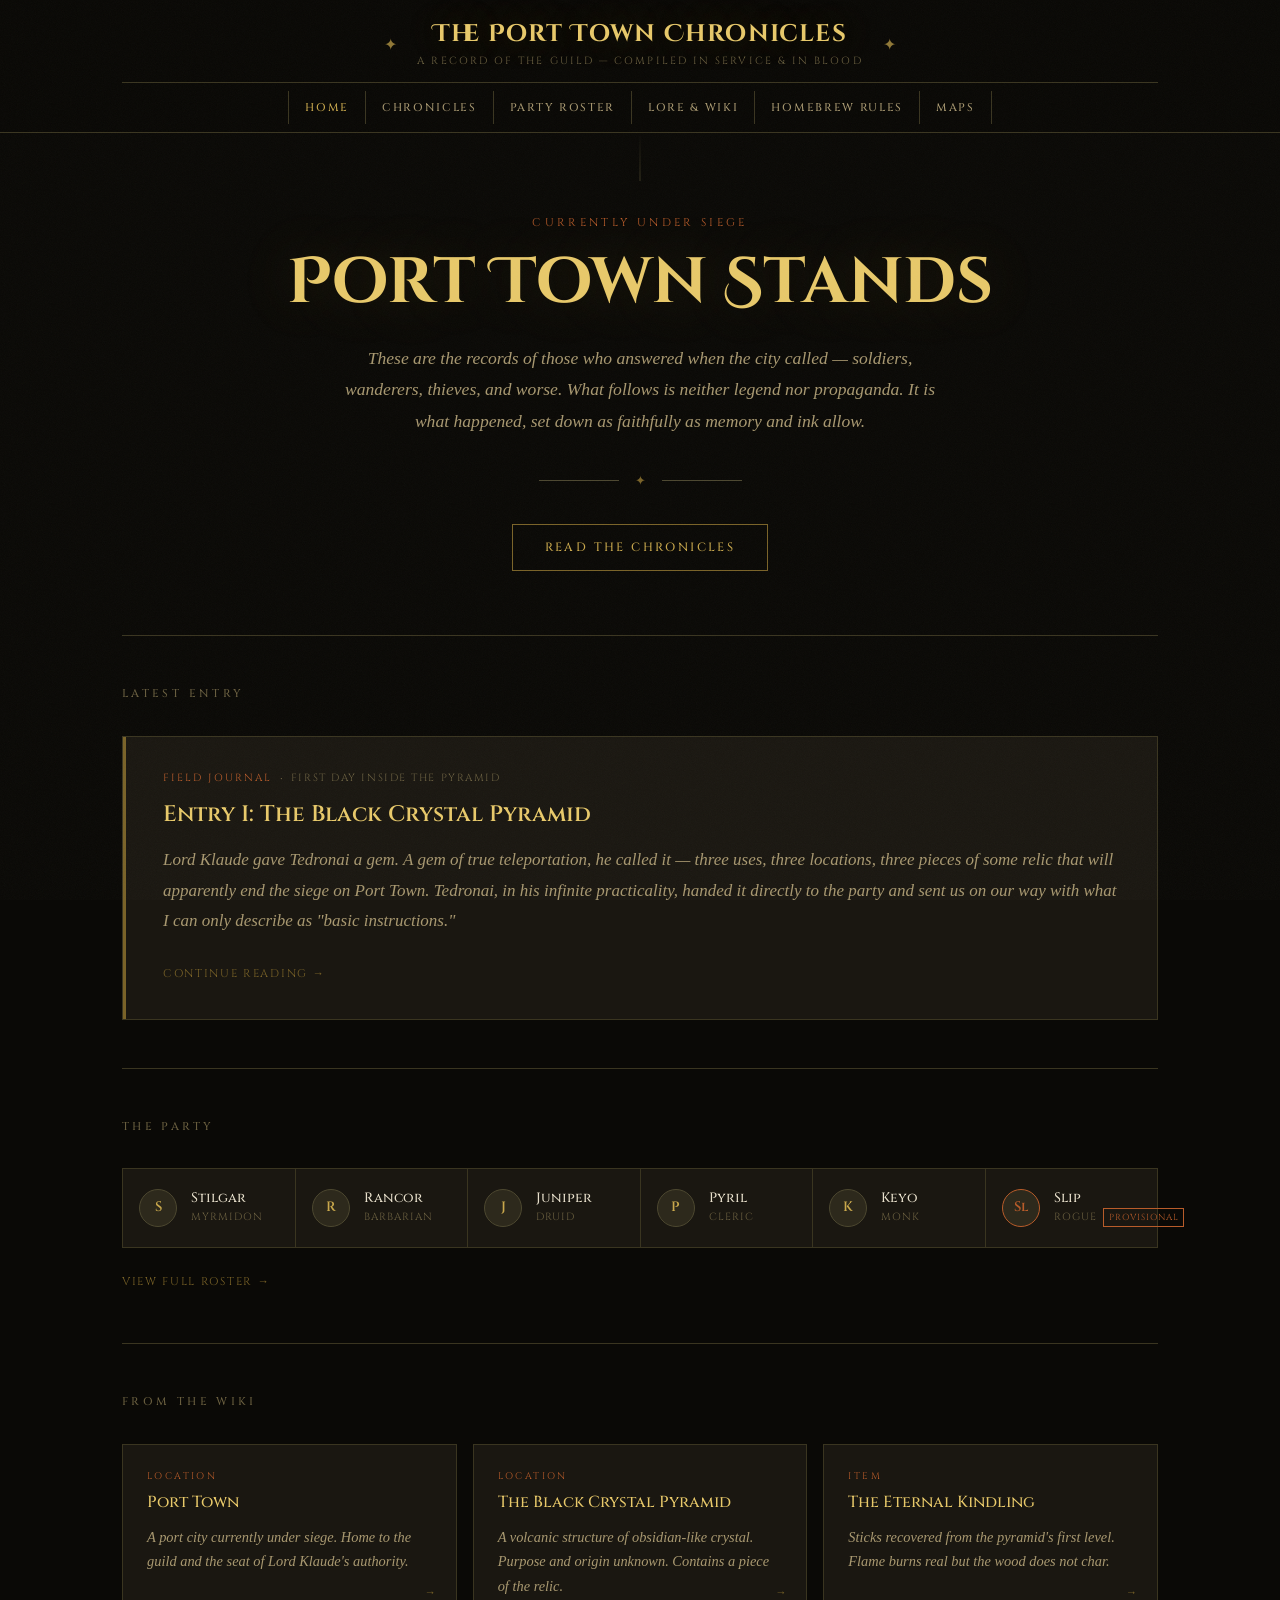
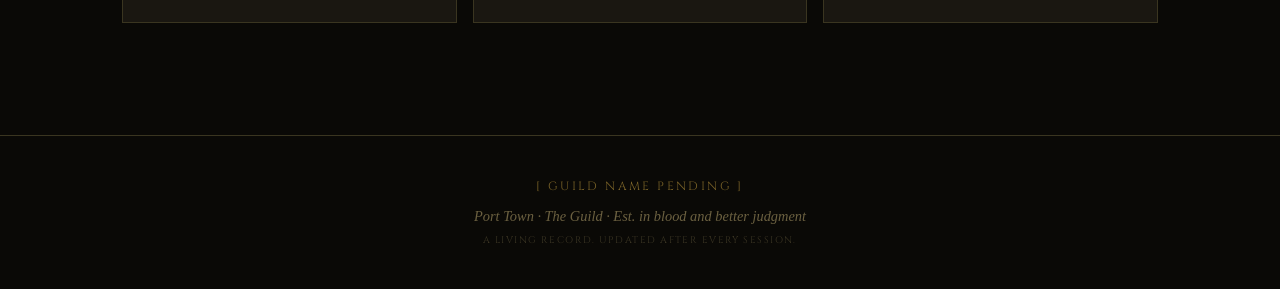
==== commit 56ebb988: "freeport to port town change" ====
--- a/index.html
+++ b/index.html
@@ -3,605 +3,147 @@
 <head>
   <meta charset="UTF-8" />
   <meta name="viewport" content="width=device-width, initial-scale=1.0" />
-  <title>The Freeport Chronicles</title>
+  <title>The Port Town Chronicles</title>
   <link rel="preconnect" href="https://fonts.googleapis.com" />
   <link rel="preconnect" href="https://fonts.gstatic.com" crossorigin />
-  <link href="https://fonts.googleapis.com/css2?family=Cinzel+Decorative:wght@400;700;900&family=Cinzel:wght@400;500;600;700&family=IM+Fell+English:ital@0;1&display=swap" rel="stylesheet" />
-  <style>
-    :root {
-      --black:        #07060400;
-      --bg:           #0b0a07;
-      --surface:      #141209;
-      --surface-2:    #1c1a10;
-      --surface-3:    #252115;
-      --border:       #302b18;
-      --border-light: #4a4422;
-      --gold:         #c9a84c;
-      --gold-light:   #e8c96a;
-      --gold-bright:  #f5df8a;
-      --gold-dim:     #6e5a28;
-      --gold-glow:    rgba(201,168,76,0.15);
-      --ember:        #b85c2a;
-      --ember-dim:    #7a3a18;
-      --crystal:      #4a7a9b;
-      --crystal-dim:  #2a4a60;
-      --text-primary: #e8e0cc;
-      --text-secondary:#a89870;
-      --text-muted:   #635840;
-      --font-display: 'Cinzel Decorative', serif;
-      --font-heading: 'Cinzel', serif;
-      --font-body:    'IM Fell English', serif;
-    }
-
-    *, *::before, *::after { box-sizing: border-box; margin: 0; padding: 0; }
-    html { scroll-behavior: smooth; }
-
-    body {
-      background-color: var(--bg);
-      color: var(--text-primary);
-      font-family: var(--font-body);
-      min-height: 100vh;
-      overflow-x: hidden;
-    }
-
-    /* ── NOISE + VIGNETTE ── */
-    body::before {
-      content: '';
-      position: fixed;
-      inset: 0;
-      pointer-events: none;
-      z-index: 999;
-      background:
-        radial-gradient(ellipse at center, transparent 40%, rgba(0,0,0,0.7) 100%),
-        url("data:image/svg+xml,%3Csvg viewBox='0 0 200 200' xmlns='http://www.w3.org/2000/svg'%3E%3Cfilter id='n'%3E%3CfeTurbulence type='fractalNoise' baseFrequency='0.85' numOctaves='4' stitchTiles='stitch'/%3E%3C/filter%3E%3Crect width='100%25' height='100%25' filter='url(%23n)'/%3E%3C/svg%3E");
-      background-size: cover, 180px 180px;
-      opacity: 0.04;
-    }
-
-    /* ── HERO ── */
-    .hero {
-      min-height: 100vh;
-      display: flex;
-      flex-direction: column;
-      align-items: center;
-      justify-content: center;
-      padding: 4rem 2rem 5rem;
-      position: relative;
-      text-align: center;
-      background:
-        radial-gradient(ellipse 80% 60% at 50% 40%, rgba(201,168,76,0.04) 0%, transparent 70%),
-        radial-gradient(ellipse 40% 40% at 50% 50%, rgba(74,122,155,0.04) 0%, transparent 60%);
-    }
-
-    /* Horizontal rule lines across hero */
-    .hero::before, .hero::after {
-      content: '';
-      position: absolute;
-      left: 0; right: 0;
-      height: 1px;
-      background: linear-gradient(to right, transparent, var(--border-light), transparent);
-    }
-    .hero::before { top: 4rem; }
-    .hero::after  { bottom: 4rem; }
-
-    /* ── CREST ── */
-    .crest-wrap {
-      margin-bottom: 2.5rem;
-      position: relative;
-      opacity: 0;
-      animation: fadeUp 1s ease forwards;
-      animation-delay: 0.2s;
-    }
-
-    .crest-svg {
-      width: 180px;
-      height: 180px;
-      filter: drop-shadow(0 0 30px rgba(201,168,76,0.2));
-    }
-
-    /* ── HERO TEXT ── */
-    .hero-eyebrow {
-      font-family: var(--font-heading);
-      font-size: 0.85rem;
-      letter-spacing: 0.4em;
-      text-transform: uppercase;
-      color: var(--ember);
-      margin-bottom: 1rem;
-      opacity: 0;
-      animation: fadeUp 0.8s ease forwards;
-      animation-delay: 0.5s;
-    }
-
-    .hero-title {
-      font-family: var(--font-display);
-      font-size: clamp(2.8rem, 7vw, 5rem);
-      font-weight: 900;
-      color: var(--gold-light);
-      line-height: 1.1;
-      letter-spacing: 0.03em;
-      text-shadow:
-        0 0 80px rgba(201,168,76,0.25),
-        0 0 120px rgba(201,168,76,0.1);
-      margin-bottom: 0.5rem;
-      opacity: 0;
-      animation: fadeUp 0.8s ease forwards;
-      animation-delay: 0.65s;
-    }
-
-    .hero-subtitle {
-      font-family: var(--font-heading);
-      font-size: 0.9rem;
-      letter-spacing: 0.25em;
-      text-transform: uppercase;
-      color: var(--text-muted);
-      margin-bottom: 2rem;
-      opacity: 0;
-      animation: fadeUp 0.8s ease forwards;
-      animation-delay: 0.8s;
-    }
-
-    .hero-divider {
-      display: flex;
-      align-items: center;
-      justify-content: center;
-      gap: 1rem;
-      margin-bottom: 2rem;
-      opacity: 0;
-      animation: fadeUp 0.8s ease forwards;
-      animation-delay: 0.9s;
-    }
-    .hero-divider::before,
-    .hero-divider::after {
-      content: '';
-      width: 100px;
-      height: 1px;
-      background: linear-gradient(to right, transparent, var(--border-light));
-    }
-    .hero-divider::after {
-      background: linear-gradient(to left, transparent, var(--border-light));
-    }
-    .hero-divider span {
-      color: var(--gold-dim);
-      font-size: 0.7rem;
-      letter-spacing: 0.3em;
-    }
-
-    .hero-lore {
-      font-family: var(--font-body);
-      font-style: italic;
-      font-size: 1.2rem;
-      color: var(--text-secondary);
-      max-width: 560px;
-      line-height: 1.85;
-      opacity: 0;
-      animation: fadeUp 0.8s ease forwards;
-      animation-delay: 1s;
-    }
-
-    .hero-scroll {
-      position: absolute;
-      bottom: 5.5rem;
-      left: 50%;
-      transform: translateX(-50%);
-      font-family: var(--font-heading);
-      font-size: 0.75rem;
-      letter-spacing: 0.3em;
-      text-transform: uppercase;
-      color: var(--text-muted);
-      opacity: 0;
-      animation: fadeUp 0.8s ease forwards, pulse 3s ease-in-out 2s infinite;
-      animation-delay: 1.5s, 1.5s;
-    }
-
-    /* ── NAV BAR ── */
-    .site-nav {
-      position: sticky;
-      top: 0;
-      z-index: 100;
-      background: rgba(11,10,7,0.97);
-      border-bottom: 1px solid var(--border);
-      backdrop-filter: blur(12px);
-    }
-
-    .nav-inner {
-      max-width: 1100px;
-      margin: 0 auto;
-      padding: 0 2rem;
-      display: flex;
-      align-items: center;
-      justify-content: space-between;
-      height: 60px;
-    }
-
-    .nav-brand {
-      font-family: var(--font-display);
-      font-size: 1rem;
-      font-weight: 700;
-      color: var(--gold);
-      text-decoration: none;
-      letter-spacing: 0.05em;
-    }
-
-    .nav-links {
-      display: flex;
-      align-items: center;
-    }
-
-    .nav-link {
-      font-family: var(--font-heading);
-      font-size: 0.85rem;
-      font-weight: 500;
-      letter-spacing: 0.12em;
-      text-transform: uppercase;
-      color: var(--text-secondary);
-      text-decoration: none;
-      padding: 0 1.25rem;
-      height: 60px;
-      display: flex;
-      align-items: center;
-      border-right: 1px solid var(--border);
-      transition: color 0.2s, background 0.2s;
-    }
-    .nav-link:first-child { border-left: 1px solid var(--border); }
-    .nav-link:hover { color: var(--gold); background: rgba(201,168,76,0.04); }
-
-    /* ── SECTION CARDS ── */
-    .sections {
-      max-width: 1100px;
-      margin: 0 auto;
-      padding: 5rem 2rem 6rem;
-    }
-
-    .sections-eyebrow {
-      font-family: var(--font-heading);
-      font-size: 0.8rem;
-      letter-spacing: 0.35em;
-      text-transform: uppercase;
-      color: var(--text-muted);
-      text-align: center;
-      margin-bottom: 3rem;
-    }
-
-    .cards-grid {
-      display: grid;
-      grid-template-columns: repeat(3, 1fr);
-      gap: 1.5rem;
-    }
-
-    .card {
-      position: relative;
-      background: var(--surface);
-      border: 1px solid var(--border);
-      padding: 2.5rem 2.5rem 3rem;
-      text-decoration: none;
-      display: flex;
-      flex-direction: column;
-      overflow: hidden;
-      transition: border-color 0.3s, background 0.3s;
-      cursor: pointer;
-    }
-
-    .card::before {
-      content: '';
-      position: absolute;
-      top: 0; left: 0;
-      width: 100%; height: 3px;
-      background: linear-gradient(to right, transparent, var(--gold-dim), transparent);
-      opacity: 0;
-      transition: opacity 0.3s;
-    }
-
-    .card::after {
-      content: '';
-      position: absolute;
-      inset: 0;
-      background: radial-gradient(ellipse 60% 60% at 50% 0%, var(--gold-glow), transparent);
-      opacity: 0;
-      transition: opacity 0.4s;
-      pointer-events: none;
-    }
-
-    .card:hover {
-      border-color: var(--border-light);
-      background: var(--surface-2);
-    }
-    .card:hover::before { opacity: 1; }
-    .card:hover::after  { opacity: 1; }
-
-    /* accent color variants */
-    .card--journal::before  { background: linear-gradient(to right, transparent, var(--ember-dim), transparent); }
-    .card--journal::after   { background: radial-gradient(ellipse 60% 60% at 50% 0%, rgba(184,92,42,0.1), transparent); }
-    .card--tools::before    { background: linear-gradient(to right, transparent, var(--crystal-dim), transparent); }
-    .card--tools::after     { background: radial-gradient(ellipse 60% 60% at 50% 0%, rgba(74,122,155,0.1), transparent); }
-
-    .card-number {
-      font-family: var(--font-heading);
-      font-size: 0.75rem;
-      letter-spacing: 0.3em;
-      text-transform: uppercase;
-      color: var(--text-muted);
-      margin-bottom: 1.25rem;
-    }
-
-    .card-icon {
-      font-size: 2.5rem;
-      margin-bottom: 1rem;
-      display: block;
-      filter: grayscale(0.3);
-    }
-
-    .card-title {
-      font-family: var(--font-display);
-      font-size: clamp(1.2rem, 1.8vw, 1.6rem);
-      font-weight: 700;
-      color: var(--gold-light);
-      line-height: 1.2;
-      margin-bottom: 0.75rem;
-    }
-
-    .card--journal .card-title { color: #d4834a; }
-    .card--tools   .card-title { color: #6aabb8; }
-
-    .card-desc {
-      font-family: var(--font-body);
-      font-style: italic;
-      font-size: 1rem;
-      color: var(--text-secondary);
-      line-height: 1.75;
-      margin-bottom: 1.5rem;
-      flex: 1;
-    }
-
-    .card-arrow {
-      font-family: var(--font-heading);
-      font-size: 0.8rem;
-      letter-spacing: 0.2em;
-      text-transform: uppercase;
-      color: var(--gold-dim);
-      transition: color 0.2s, letter-spacing 0.2s;
-    }
-    .card--journal .card-arrow { color: var(--ember-dim); }
-    .card--tools   .card-arrow { color: var(--crystal-dim); }
-
-    .card:hover .card-arrow {
-      color: var(--gold);
-      letter-spacing: 0.3em;
-    }
-    .card--journal:hover .card-arrow { color: var(--ember); }
-    .card--tools:hover   .card-arrow { color: var(--crystal); }
-
-    /* ── FOOTER ── */
-    .site-footer {
-      border-top: 1px solid var(--border);
-      padding: 2.5rem 2rem;
-      text-align: center;
-    }
-
-    .footer-emblem {
-      color: var(--gold-dim);
-      font-size: 1rem;
-      margin-bottom: 0.75rem;
-    }
-
-    .footer-guild {
-      font-family: var(--font-heading);
-      font-size: 0.85rem;
-      letter-spacing: 0.2em;
-      text-transform: uppercase;
-      color: var(--gold-dim);
-      margin-bottom: 0.35rem;
-    }
-
-    .footer-tagline {
-      font-family: var(--font-body);
-      font-style: italic;
-      font-size: 1rem;
-      color: var(--text-muted);
-      margin-bottom: 0.25rem;
-    }
-
-    .footer-note {
-      font-family: var(--font-heading);
-      font-size: 0.7rem;
-      letter-spacing: 0.2em;
-      text-transform: uppercase;
-      color: var(--text-muted);
-      opacity: 0.4;
-    }
-
-    /* ── ANIMATIONS ── */
-    @keyframes fadeUp {
-      from { opacity: 0; transform: translateY(18px); }
-      to   { opacity: 1; transform: translateY(0); }
-    }
-
-    @keyframes pulse {
-      0%, 100% { opacity: 0.4; }
-      50%       { opacity: 0.9; }
-    }
-
-    @keyframes rotateSlow {
-      from { transform: rotate(0deg); }
-      to   { transform: rotate(360deg); }
-    }
-
-    .crest-ring {
-      transform-origin: center;
-      animation: rotateSlow 40s linear infinite;
-    }
-
-    .card {
-      opacity: 0;
-      animation: fadeUp 0.7s ease forwards;
-    }
-    .card:nth-child(1) { animation-delay: 0.1s; }
-    .card:nth-child(2) { animation-delay: 0.2s; }
-    .card:nth-child(3) { animation-delay: 0.3s; }
-    .card:nth-child(4) { animation-delay: 0.4s; }
-
-    /* ── RESPONSIVE ── */
-    @media (max-width: 900px) {
-      .cards-grid { grid-template-columns: 1fr; }
-      .nav-brand { display: none; }
-      .nav-link { font-size: 0.7rem; padding: 0 0.75rem; }
-      .hero-title { font-size: 2rem; }
-    }
-  </style>
+  <link href="https://fonts.googleapis.com/css2?family=Cinzel+Decorative:wght@400;700&family=Cinzel:wght@400;500;600&family=IM+Fell+English:ital@0;1&display=swap" rel="stylesheet" />
+  <link rel="stylesheet" href="css/style.css" />
 </head>
 <body>
 
-  <!-- TOP NAV -->
-  <nav class="site-nav">
-    <div class="nav-inner">
-      <a href="index.html" class="nav-brand">Freeport Chronicles</a>
-      <div class="nav-links">
-        <a href="index.html" class="nav-link">Home</a>
-        <a href="journal.html" class="nav-link">Journal</a>
-        <a href="guild.html" class="nav-link">The Guild</a>
-        <a href="tools.html" class="nav-link">Tools</a>
-        <a href="vault.html" class="nav-link">The Vault</a>
-        <a href="lore.html" class="nav-link">Lore</a>
+  <div class="noise-overlay"></div>
+
+  <header class="site-header">
+    <div class="header-inner">
+      <div class="site-brand">
+        <div class="brand-emblem">✦</div>
+        <div class="brand-text">
+          <h1 class="site-title">The Port Town Chronicles</h1>
+          <p class="site-subtitle">A Record of the Guild — Compiled in Service &amp; in Blood</p>
+        </div>
+        <div class="brand-emblem">✦</div>
       </div>
+      <nav class="site-nav">
+        <a href="index.html" class="nav-link active" data-section="home">Home</a>
+        <a href="chronicles.html" class="nav-link" data-section="chronicles">Chronicles</a>
+        <a href="roster.html" class="nav-link" data-section="roster">Party Roster</a>
+        <a href="lore.html" class="nav-link" data-section="lore">Lore &amp; Wiki</a>
+        <a href="homebrew.html" class="nav-link" data-section="homebrew">Homebrew Rules</a>
+        <a href="maps.html" class="nav-link" data-section="maps">Maps</a>
+      </nav>
     </div>
-  </nav>
+  </header>
 
-  <!-- HERO -->
-  <section class="hero">
+  <main class="site-main">
 
-    <div class="crest-wrap">
-      <svg class="crest-svg" viewBox="0 0 180 180" xmlns="http://www.w3.org/2000/svg">
-        <!-- Outer decorative ring (rotates) -->
-        <g class="crest-ring">
-          <circle cx="90" cy="90" r="82" fill="none" stroke="#3a3520" stroke-width="1"/>
-          <circle cx="90" cy="90" r="78" fill="none" stroke="#4a4522" stroke-width="0.5"/>
-          <!-- tick marks -->
-          <g stroke="#c9a84c" stroke-width="1" opacity="0.5">
-            <line x1="90" y1="8"  x2="90" y2="16"/>
-            <line x1="90" y1="164" x2="90" y2="172"/>
-            <line x1="8"  y1="90" x2="16" y2="90"/>
-            <line x1="164" y1="90" x2="172" y2="90"/>
-            <line x1="32"  y1="32"  x2="38"  y2="38"/>
-            <line x1="142" y1="32"  x2="148" y2="38"/>
-            <line x1="32"  y1="148" x2="38"  y2="142"/>
-            <line x1="142" y1="148" x2="148" y2="142"/>
-          </g>
-          <!-- small diamonds at cardinal marks -->
-          <g fill="#c9a84c" opacity="0.6">
-            <polygon points="90,5 93,9 90,13 87,9"/>
-            <polygon points="90,167 93,171 90,175 87,171"/>
-            <polygon points="5,90 9,93 13,90 9,87"/>
-            <polygon points="167,90 171,93 175,90 171,87"/>
-          </g>
-        </g>
+    <section class="hero">
+      <div class="hero-inner">
+        <p class="hero-eyebrow">Currently Under Siege</p>
+        <h2 class="hero-title">Port Town Stands</h2>
+        <p class="hero-body">These are the records of those who answered when the city called — soldiers, wanderers, thieves, and worse. What follows is neither legend nor propaganda. It is what happened, set down as faithfully as memory and ink allow.</p>
+        <div class="hero-rule"><span>✦</span></div>
+        <a href="chronicles.html" class="hero-cta">Read the Chronicles</a>
+      </div>
+    </section>
 
-        <!-- Static inner geometry -->
-        <!-- Outer hex frame -->
-        <polygon points="90,22 148,56 148,124 90,158 32,124 32,56"
-          fill="none" stroke="#4a4522" stroke-width="1"/>
+    <section class="latest-entry">
+      <div class="section-inner">
+        <h2 class="section-heading">Latest Entry</h2>
+        <div class="entry-card featured">
+          <div class="entry-meta">
+            <span class="entry-tag">Field Journal</span>
+            <span class="entry-divider">·</span>
+            <span class="entry-date">First day inside the pyramid</span>
+          </div>
+          <h3 class="entry-title">Entry I: The Black Crystal Pyramid</h3>
+          <p class="entry-excerpt">Lord Klaude gave Tedronai a gem. A gem of true teleportation, he called it — three uses, three locations, three pieces of some relic that will apparently end the siege on Port Town. Tedronai, in his infinite practicality, handed it directly to the party and sent us on our way with what I can only describe as "basic instructions."</p>
+          <a href="chronicles.html" class="entry-read-more">Continue Reading →</a>
+        </div>
+      </div>
+    </section>
 
-        <!-- Inner hex -->
-        <polygon points="90,38 134,63 134,117 90,142 46,117 46,63"
-          fill="rgba(20,18,9,0.8)" stroke="#6e5a28" stroke-width="1"/>
+    <section class="party-preview">
+      <div class="section-inner">
+        <h2 class="section-heading">The Party</h2>
+        <div class="party-grid">
+          <div class="party-card">
+            <div class="party-initial">S</div>
+            <div class="party-info">
+              <p class="party-name">Stilgar</p>
+              <p class="party-class">Myrmidon</p>
+            </div>
+          </div>
+          <div class="party-card">
+            <div class="party-initial">R</div>
+            <div class="party-info">
+              <p class="party-name">Rancor</p>
+              <p class="party-class">Barbarian</p>
+            </div>
+          </div>
+          <div class="party-card">
+            <div class="party-initial">J</div>
+            <div class="party-info">
+              <p class="party-name">Juniper</p>
+              <p class="party-class">Druid</p>
+            </div>
+          </div>
+          <div class="party-card">
+            <div class="party-initial">P</div>
+            <div class="party-info">
+              <p class="party-name">Pyril</p>
+              <p class="party-class">Cleric</p>
+            </div>
+          </div>
+          <div class="party-card">
+            <div class="party-initial">K</div>
+            <div class="party-info">
+              <p class="party-name">Keyo</p>
+              <p class="party-class">Monk</p>
+            </div>
+          </div>
+          <div class="party-card provisional">
+            <div class="party-initial">Sl</div>
+            <div class="party-info">
+              <p class="party-name">Slip</p>
+              <p class="party-class">Rogue <span class="provisional-tag">Provisional</span></p>
+            </div>
+          </div>
+        </div>
+        <a href="roster.html" class="section-link">View Full Roster →</a>
+      </div>
+    </section>
 
-        <!-- Crystal gem center — faceted diamond shape -->
-        <g>
-          <!-- gem shadow/depth -->
-          <polygon points="90,52 116,75 116,105 90,128 64,105 64,75"
-            fill="rgba(74,122,155,0.08)" stroke="#2a4a60" stroke-width="0.5"/>
+    <section class="lore-preview">
+      <div class="section-inner">
+        <h2 class="section-heading">From the Wiki</h2>
+        <div class="lore-grid">
+          <a href="lore.html" class="lore-card">
+            <p class="lore-card-label">Location</p>
+            <p class="lore-card-title">Port Town</p>
+            <p class="lore-card-body">A port city currently under siege. Home to the guild and the seat of Lord Klaude's authority.</p>
+          </a>
+          <a href="lore.html" class="lore-card">
+            <p class="lore-card-label">Location</p>
+            <p class="lore-card-title">The Black Crystal Pyramid</p>
+            <p class="lore-card-body">A volcanic structure of obsidian-like crystal. Purpose and origin unknown. Contains a piece of the relic.</p>
+          </a>
+          <a href="lore.html" class="lore-card">
+            <p class="lore-card-label">Item</p>
+            <p class="lore-card-title">The Eternal Kindling</p>
+            <p class="lore-card-body">Sticks recovered from the pyramid's first level. Flame burns real but the wood does not char.</p>
+          </a>
+        </div>
+      </div>
+    </section>
 
-          <!-- gem facets -->
-          <polygon points="90,52 116,75 90,90" fill="rgba(74,122,155,0.15)" stroke="#4a7a9b" stroke-width="0.5"/>
-          <polygon points="116,75 116,105 90,90" fill="rgba(74,122,155,0.1)" stroke="#4a7a9b" stroke-width="0.5"/>
-          <polygon points="116,105 90,128 90,90" fill="rgba(74,122,155,0.12)" stroke="#4a7a9b" stroke-width="0.5"/>
-          <polygon points="90,128 64,105 90,90" fill="rgba(74,122,155,0.08)" stroke="#4a7a9b" stroke-width="0.5"/>
-          <polygon points="64,105 64,75 90,90" fill="rgba(74,122,155,0.13)" stroke="#4a7a9b" stroke-width="0.5"/>
-          <polygon points="64,75 90,52 90,90" fill="rgba(74,122,155,0.18)" stroke="#4a7a9b" stroke-width="0.5"/>
+  </main>
 
-          <!-- gem highlight -->
-          <polygon points="90,52 104,68 90,72 76,68"
-            fill="rgba(200,220,240,0.12)" stroke="none"/>
-        </g>
-
-        <!-- Gold accent lines radiating from gem -->
-        <g stroke="#c9a84c" stroke-width="0.75" opacity="0.4">
-          <line x1="90" y1="38" x2="90" y2="52"/>
-          <line x1="134" y1="63" x2="116" y2="75"/>
-          <line x1="134" y1="117" x2="116" y2="105"/>
-          <line x1="90" y1="142" x2="90" y2="128"/>
-          <line x1="46" y1="117" x2="64" y2="105"/>
-          <line x1="46" y1="63" x2="64" y2="75"/>
-        </g>
-
-        <!-- Corner ornaments on hex -->
-        <g fill="#c9a84c" opacity="0.5">
-          <polygon points="90,34 93,38 90,42 87,38"/>
-          <polygon points="90,138 93,142 90,146 87,142"/>
-          <polygon points="44,61 48,63 46,67 42,65"/>
-          <polygon points="136,61 138,65 134,67 132,63"/>
-          <polygon points="44,119 42,115 46,113 48,117"/>
-          <polygon points="136,119 132,117 134,113 138,115"/>
-        </g>
-
-        <!-- Center dot -->
-        <circle cx="90" cy="90" r="3" fill="#c9a84c" opacity="0.8"/>
-        <circle cx="90" cy="90" r="5" fill="none" stroke="#c9a84c" stroke-width="0.5" opacity="0.4"/>
-      </svg>
+  <footer class="site-footer">
+    <div class="footer-inner">
+      <p class="footer-guild">[ Guild Name Pending ]</p>
+      <p class="footer-tagline">Port Town · The Guild · Est. in blood and better judgment</p>
+      <p class="footer-note">A living record. Updated after every session.</p>
     </div>
-
-    <p class="hero-eyebrow">Freeport · Currently Under Siege</p>
-    <h1 class="hero-title">The Freeport<br>Chronicles</h1>
-    <p class="hero-subtitle">A Record of the Guild — Compiled in Service &amp; in Blood</p>
-
-    <div class="hero-divider"><span>✦ ✦ ✦</span></div>
-
-    <p class="hero-lore">These are the records of those who answered when the city called — soldiers, wanderers, thieves, and worse. What follows is neither legend nor propaganda. It is what happened, set down as faithfully as memory and ink allow.</p>
-
-    <p class="hero-scroll">▾ &nbsp; Enter &nbsp; ▾</p>
-
-  </section>
-
-  <!-- SECTION CARDS -->
-  <div class="sections">
-    <p class="sections-eyebrow">Navigate the Chronicles</p>
-
-    <div class="cards-grid">
-
-      <!-- THE GUILD -->
-      <a href="guild.html" class="card card--guild">
-        <p class="card-number">Section I</p>
-        <span class="card-icon">⚔️</span>
-        <h2 class="card-title">The Guild</h2>
-        <p class="card-desc">The men and women who operate under Tedronai's banner in Freeport. Their histories, capabilities, and standing — from founding members to those still earning trust. Also home to the Guild Vault.</p>
-        <p class="card-arrow">Enter the Guild →</p>
-      </a>
-
-      <!-- STILGAR'S JOURNAL -->
-      <a href="journal.html" class="card card--journal">
-        <p class="card-number">Section II</p>
-        <span class="card-icon">📖</span>
-        <h2 class="card-title">Stilgar's Journal</h2>
-        <p class="card-desc">Field notes kept in service to Tedronai. A record of where the party has gone, what it has faced, and who has proven worthy of trust. One entry per session.</p>
-        <p class="card-arrow">Read the Entries →</p>
-      </a>
-
-      <!-- TOOLS -->
-      <a href="tools.html" class="card card--tools">
-        <p class="card-number">Section III</p>
-        <span class="card-icon">🗂️</span>
-        <h2 class="card-title">Tools &amp; Resources</h2>
-        <p class="card-desc">Character sheets, custom campaign documents, reference tables, and homebrew rules. Everything the party needs at the table, in one place.</p>
-        <p class="card-arrow">Browse Resources →</p>
-      </a>
-
-    </div>
-  </div>
-
-  <!-- FOOTER -->
-  <footer class="site-footer">
-    <p class="footer-emblem">✦</p>
-    <p class="footer-guild">[ Guild Name Pending ]</p>
-    <p class="footer-tagline">Freeport · Est. in blood and better judgment</p>
-    <p class="footer-note">A living record — updated after every session</p>
   </footer>
 
 </body>
--- a/css/style.css
+++ b/css/style.css
@@ -0,0 +1,658 @@
+/* =========================================
+   THE FREEPORT CHRONICLES — MAIN STYLESHEET
+   Dark Gothic · Campaign Journal Site
+   ========================================= */
+
+:root {
+  --black:       #0a0906;
+  --deep:        #111009;
+  --surface:     #1a1711;
+  --surface-2:   #221f15;
+  --surface-3:   #2d291c;
+  --border:      #3a3520;
+  --border-light:#4d4830;
+  --gold:        #c9a84c;
+  --gold-light:  #e8c96a;
+  --gold-dim:    #7a6328;
+  --ember:       #b85c2a;
+  --ember-light: #d4763a;
+  --text-primary:#e8e0cc;
+  --text-secondary:#a89870;
+  --text-muted:  #6b6040;
+  --font-display: 'Cinzel Decorative', serif;
+  --font-heading: 'Cinzel', serif;
+  --font-body:   'IM Fell English', serif;
+  --font-ui:     'Cinzel', serif;
+}
+
+*, *::before, *::after { box-sizing: border-box; margin: 0; padding: 0; }
+
+html { scroll-behavior: smooth; }
+
+body {
+  background-color: var(--black);
+  color: var(--text-primary);
+  font-family: var(--font-body);
+  font-size: 17px;
+  line-height: 1.75;
+  min-height: 100vh;
+  position: relative;
+  overflow-x: hidden;
+}
+
+/* Noise texture overlay */
+.noise-overlay {
+  position: fixed;
+  inset: 0;
+  pointer-events: none;
+  z-index: 1000;
+  opacity: 0.035;
+  background-image: url("data:image/svg+xml,%3Csvg viewBox='0 0 256 256' xmlns='http://www.w3.org/2000/svg'%3E%3Cfilter id='noise'%3E%3CfeTurbulence type='fractalNoise' baseFrequency='0.9' numOctaves='4' stitchTiles='stitch'/%3E%3C/filter%3E%3Crect width='100%25' height='100%25' filter='url(%23noise)'/%3E%3C/svg%3E");
+  background-size: 200px 200px;
+}
+
+/* ── HEADER ── */
+.site-header {
+  position: sticky;
+  top: 0;
+  z-index: 100;
+  background: rgba(10, 9, 6, 0.96);
+  border-bottom: 1px solid var(--border);
+  backdrop-filter: blur(8px);
+}
+
+.header-inner {
+  max-width: 1100px;
+  margin: 0 auto;
+  padding: 0 2rem;
+}
+
+.site-brand {
+  display: flex;
+  align-items: center;
+  justify-content: center;
+  gap: 1.25rem;
+  padding: 1.25rem 0 0.75rem;
+  border-bottom: 1px solid var(--border);
+}
+
+.brand-emblem {
+  color: var(--gold);
+  font-size: 1rem;
+  opacity: 0.7;
+}
+
+.brand-text {
+  text-align: center;
+}
+
+.site-title {
+  font-family: var(--font-display);
+  font-size: 1.5rem;
+  font-weight: 700;
+  color: var(--gold-light);
+  letter-spacing: 0.05em;
+  line-height: 1.2;
+  text-shadow: 0 0 40px rgba(201, 168, 76, 0.3);
+}
+
+.site-subtitle {
+  font-family: var(--font-heading);
+  font-size: 0.65rem;
+  font-weight: 400;
+  color: var(--text-muted);
+  letter-spacing: 0.2em;
+  text-transform: uppercase;
+  margin-top: 0.2rem;
+}
+
+.site-nav {
+  display: flex;
+  align-items: center;
+  justify-content: center;
+  gap: 0;
+  padding: 0.5rem 0;
+}
+
+.nav-link {
+  font-family: var(--font-ui);
+  font-size: 0.7rem;
+  font-weight: 500;
+  letter-spacing: 0.15em;
+  text-transform: uppercase;
+  color: var(--text-secondary);
+  text-decoration: none;
+  padding: 0.4rem 1rem;
+  border-right: 1px solid var(--border);
+  transition: color 0.2s ease;
+  white-space: nowrap;
+}
+
+.nav-link:first-child { border-left: 1px solid var(--border); }
+
+.nav-link:hover,
+.nav-link.active {
+  color: var(--gold);
+}
+
+/* ── MAIN ── */
+.site-main {
+  max-width: 1100px;
+  margin: 0 auto;
+  padding: 0 2rem 4rem;
+}
+
+/* ── HERO ── */
+.hero {
+  padding: 5rem 0 4rem;
+  text-align: center;
+  position: relative;
+}
+
+.hero::before {
+  content: '';
+  position: absolute;
+  top: 0; left: 50%;
+  transform: translateX(-50%);
+  width: 1px;
+  height: 3rem;
+  background: linear-gradient(to bottom, transparent, var(--border));
+}
+
+.hero-eyebrow {
+  font-family: var(--font-heading);
+  font-size: 0.7rem;
+  letter-spacing: 0.3em;
+  text-transform: uppercase;
+  color: var(--ember);
+  margin-bottom: 1rem;
+}
+
+.hero-title {
+  font-family: var(--font-display);
+  font-size: clamp(2.5rem, 6vw, 4rem);
+  font-weight: 700;
+  color: var(--gold-light);
+  line-height: 1.1;
+  margin-bottom: 1.5rem;
+  text-shadow: 0 0 60px rgba(201, 168, 76, 0.2);
+}
+
+.hero-body {
+  font-family: var(--font-body);
+  font-style: italic;
+  font-size: 1.1rem;
+  color: var(--text-secondary);
+  max-width: 600px;
+  margin: 0 auto 2rem;
+  line-height: 1.8;
+}
+
+.hero-rule {
+  display: flex;
+  align-items: center;
+  justify-content: center;
+  gap: 1rem;
+  margin-bottom: 2rem;
+  color: var(--gold-dim);
+  font-size: 0.8rem;
+}
+
+.hero-rule::before,
+.hero-rule::after {
+  content: '';
+  width: 80px;
+  height: 1px;
+  background: var(--border-light);
+}
+
+.hero-cta {
+  display: inline-block;
+  font-family: var(--font-heading);
+  font-size: 0.75rem;
+  font-weight: 500;
+  letter-spacing: 0.2em;
+  text-transform: uppercase;
+  color: var(--gold);
+  text-decoration: none;
+  border: 1px solid var(--gold-dim);
+  padding: 0.75rem 2rem;
+  transition: all 0.2s ease;
+}
+
+.hero-cta:hover {
+  background: rgba(201, 168, 76, 0.08);
+  border-color: var(--gold);
+}
+
+/* ── SECTIONS ── */
+.section-inner {
+  padding: 3rem 0;
+  border-top: 1px solid var(--border);
+}
+
+.section-heading {
+  font-family: var(--font-heading);
+  font-size: 0.7rem;
+  font-weight: 500;
+  letter-spacing: 0.3em;
+  text-transform: uppercase;
+  color: var(--text-muted);
+  margin-bottom: 2rem;
+}
+
+.section-blurb {
+  font-family: var(--font-body);
+  font-style: italic;
+  color: var(--text-secondary);
+  max-width: 580px;
+  line-height: 1.8;
+  margin-bottom: 0.5rem;
+}
+
+.section-link {
+  display: inline-block;
+  margin-top: 1.5rem;
+  font-family: var(--font-heading);
+  font-size: 0.7rem;
+  letter-spacing: 0.15em;
+  text-transform: uppercase;
+  color: var(--gold-dim);
+  text-decoration: none;
+  transition: color 0.2s;
+}
+
+.section-link:hover { color: var(--gold); }
+
+/* ── ENTRY CARD ── */
+.entry-card {
+  background: var(--surface);
+  border: 1px solid var(--border);
+  padding: 2rem 2.5rem;
+  position: relative;
+  transition: border-color 0.2s;
+}
+
+.entry-card::before {
+  content: '';
+  position: absolute;
+  top: 0; left: 0;
+  width: 3px;
+  height: 100%;
+  background: var(--gold-dim);
+}
+
+.entry-card:hover { border-color: var(--border-light); }
+
+.entry-meta {
+  display: flex;
+  align-items: center;
+  gap: 0.5rem;
+  margin-bottom: 0.75rem;
+}
+
+.entry-tag {
+  font-family: var(--font-heading);
+  font-size: 0.65rem;
+  letter-spacing: 0.2em;
+  text-transform: uppercase;
+  color: var(--ember);
+}
+
+.entry-divider { color: var(--text-muted); font-size: 0.7rem; }
+
+.entry-date {
+  font-family: var(--font-heading);
+  font-size: 0.65rem;
+  letter-spacing: 0.15em;
+  text-transform: uppercase;
+  color: var(--text-muted);
+}
+
+.entry-title {
+  font-family: var(--font-heading);
+  font-size: 1.4rem;
+  font-weight: 600;
+  color: var(--gold-light);
+  margin-bottom: 1rem;
+  line-height: 1.3;
+}
+
+.entry-excerpt {
+  font-family: var(--font-body);
+  font-style: italic;
+  color: var(--text-secondary);
+  line-height: 1.8;
+  margin-bottom: 1.25rem;
+}
+
+.entry-read-more {
+  font-family: var(--font-heading);
+  font-size: 0.7rem;
+  letter-spacing: 0.15em;
+  text-transform: uppercase;
+  color: var(--gold-dim);
+  text-decoration: none;
+  transition: color 0.2s;
+}
+
+.entry-read-more:hover { color: var(--gold); }
+
+/* ── PARTY GRID ── */
+.party-grid {
+  display: grid;
+  grid-template-columns: repeat(auto-fill, minmax(160px, 1fr));
+  gap: 1px;
+  background: var(--border);
+  border: 1px solid var(--border);
+}
+
+.party-card {
+  background: var(--surface);
+  padding: 1.25rem 1rem;
+  display: flex;
+  align-items: center;
+  gap: 0.875rem;
+  transition: background 0.2s;
+}
+
+.party-card:hover { background: var(--surface-2); }
+
+.party-initial {
+  width: 38px;
+  height: 38px;
+  border-radius: 50%;
+  background: var(--surface-3);
+  border: 1px solid var(--border-light);
+  display: flex;
+  align-items: center;
+  justify-content: center;
+  font-family: var(--font-heading);
+  font-size: 0.85rem;
+  font-weight: 600;
+  color: var(--gold);
+  flex-shrink: 0;
+}
+
+.party-card.provisional .party-initial {
+  border-color: var(--ember);
+  color: var(--ember);
+}
+
+.party-name {
+  font-family: var(--font-heading);
+  font-size: 0.85rem;
+  font-weight: 500;
+  color: var(--text-primary);
+  line-height: 1.2;
+}
+
+.party-class {
+  font-family: var(--font-heading);
+  font-size: 0.65rem;
+  letter-spacing: 0.1em;
+  text-transform: uppercase;
+  color: var(--text-muted);
+  margin-top: 0.1rem;
+  display: flex;
+  align-items: center;
+  gap: 0.4rem;
+}
+
+.provisional-tag {
+  font-size: 0.55rem;
+  letter-spacing: 0.1em;
+  color: var(--ember);
+  border: 1px solid var(--ember);
+  padding: 0.05rem 0.3rem;
+  text-transform: uppercase;
+}
+
+/* ── LORE GRID ── */
+.lore-grid {
+  display: grid;
+  grid-template-columns: repeat(auto-fill, minmax(280px, 1fr));
+  gap: 1rem;
+}
+
+.lore-card {
+  background: var(--surface);
+  border: 1px solid var(--border);
+  padding: 1.5rem;
+  text-decoration: none;
+  display: block;
+  transition: border-color 0.2s, background 0.2s;
+  position: relative;
+}
+
+.lore-card::after {
+  content: '→';
+  position: absolute;
+  bottom: 1.25rem;
+  right: 1.25rem;
+  font-family: var(--font-heading);
+  font-size: 0.7rem;
+  color: var(--gold-dim);
+  transition: color 0.2s;
+}
+
+.lore-card:hover {
+  border-color: var(--border-light);
+  background: var(--surface-2);
+}
+
+.lore-card:hover::after { color: var(--gold); }
+
+.lore-card-label {
+  font-family: var(--font-heading);
+  font-size: 0.6rem;
+  letter-spacing: 0.25em;
+  text-transform: uppercase;
+  color: var(--ember);
+  margin-bottom: 0.4rem;
+}
+
+.lore-card-title {
+  font-family: var(--font-heading);
+  font-size: 1rem;
+  font-weight: 500;
+  color: var(--gold-light);
+  margin-bottom: 0.75rem;
+  line-height: 1.3;
+}
+
+.lore-card-body {
+  font-family: var(--font-body);
+  font-style: italic;
+  font-size: 0.9rem;
+  color: var(--text-secondary);
+  line-height: 1.7;
+}
+
+/* ── FOOTER ── */
+.site-footer {
+  border-top: 1px solid var(--border);
+  padding: 2.5rem 2rem;
+  text-align: center;
+}
+
+.footer-inner {
+  max-width: 1100px;
+  margin: 0 auto;
+}
+
+.footer-guild {
+  font-family: var(--font-heading);
+  font-size: 0.75rem;
+  letter-spacing: 0.2em;
+  text-transform: uppercase;
+  color: var(--gold-dim);
+  margin-bottom: 0.4rem;
+}
+
+.footer-tagline {
+  font-family: var(--font-body);
+  font-style: italic;
+  font-size: 0.9rem;
+  color: var(--text-muted);
+  margin-bottom: 0.25rem;
+}
+
+.footer-note {
+  font-family: var(--font-heading);
+  font-size: 0.6rem;
+  letter-spacing: 0.15em;
+  text-transform: uppercase;
+  color: var(--text-muted);
+  opacity: 0.5;
+}
+
+/* ── PAGE STUBS ── */
+.page-header {
+  padding: 4rem 0 2.5rem;
+  border-bottom: 1px solid var(--border);
+  margin-bottom: 3rem;
+}
+
+.page-eyebrow {
+  font-family: var(--font-heading);
+  font-size: 0.65rem;
+  letter-spacing: 0.3em;
+  text-transform: uppercase;
+  color: var(--ember);
+  margin-bottom: 0.75rem;
+}
+
+.page-title {
+  font-family: var(--font-display);
+  font-size: clamp(1.8rem, 4vw, 2.8rem);
+  font-weight: 700;
+  color: var(--gold-light);
+  line-height: 1.1;
+  text-shadow: 0 0 40px rgba(201, 168, 76, 0.15);
+}
+
+.page-desc {
+  font-family: var(--font-body);
+  font-style: italic;
+  color: var(--text-secondary);
+  margin-top: 0.75rem;
+  max-width: 540px;
+}
+
+.stub-notice {
+  background: var(--surface);
+  border: 1px solid var(--border);
+  border-left: 3px solid var(--gold-dim);
+  padding: 1.5rem 2rem;
+  font-family: var(--font-body);
+  font-style: italic;
+  color: var(--text-secondary);
+  font-size: 0.95rem;
+}
+
+/* ── CHRONICLES PAGE ── */
+.chronicles-list {
+  display: flex;
+  flex-direction: column;
+  gap: 1.5rem;
+}
+
+/* ── JOURNAL ENTRY PAGE ── */
+.journal-page {
+  max-width: 720px;
+  margin: 0 auto;
+  padding: 3rem 0 5rem;
+}
+
+.journal-page-header {
+  text-align: center;
+  padding-bottom: 2.5rem;
+  margin-bottom: 2.5rem;
+  border-bottom: 1px solid var(--border);
+}
+
+.journal-log-line {
+  font-family: var(--font-heading);
+  font-size: 0.7rem;
+  letter-spacing: 0.25em;
+  text-transform: uppercase;
+  color: var(--ember);
+  margin-bottom: 0.75rem;
+}
+
+.journal-page-title {
+  font-family: var(--font-display);
+  font-size: clamp(1.5rem, 3vw, 2.2rem);
+  font-weight: 700;
+  color: var(--gold-light);
+  line-height: 1.2;
+  margin-bottom: 0.5rem;
+}
+
+.journal-page-byline {
+  font-family: var(--font-body);
+  font-style: italic;
+  font-size: 0.95rem;
+  color: var(--text-muted);
+}
+
+.journal-body {
+  font-family: var(--font-body);
+  font-size: 1.05rem;
+  line-height: 1.9;
+  color: var(--text-primary);
+}
+
+.journal-body p { margin-bottom: 1.4rem; }
+
+.journal-body p:first-child::first-letter {
+  font-family: var(--font-display);
+  font-size: 3.5em;
+  font-weight: 700;
+  float: left;
+  line-height: 0.8;
+  margin: 0.1em 0.1em 0 0;
+  color: var(--gold);
+}
+
+.journal-scene-break {
+  text-align: center;
+  color: var(--gold-dim);
+  font-size: 0.8rem;
+  letter-spacing: 0.4em;
+  margin: 2rem 0;
+}
+
+.journal-footer-sig {
+  margin-top: 3rem;
+  padding-top: 2rem;
+  border-top: 1px solid var(--border);
+  font-family: var(--font-heading);
+  font-size: 0.7rem;
+  letter-spacing: 0.15em;
+  color: var(--text-muted);
+  text-align: right;
+}
+
+/* ── RESPONSIVE ── */
+@media (max-width: 700px) {
+  .site-nav { flex-wrap: wrap; justify-content: center; }
+  .nav-link { font-size: 0.6rem; padding: 0.35rem 0.6rem; }
+  .hero { padding: 3rem 0 2.5rem; }
+  .entry-card { padding: 1.5rem; }
+  .lore-grid { grid-template-columns: 1fr; }
+  .party-grid { grid-template-columns: repeat(2, 1fr); }
+}
+
+/* ── ANIMATIONS ── */
+@keyframes fadeInUp {
+  from { opacity: 0; transform: translateY(16px); }
+  to   { opacity: 1; transform: translateY(0); }
+}
+
+.hero-eyebrow  { animation: fadeInUp 0.6s ease both; animation-delay: 0.1s; }
+.hero-title    { animation: fadeInUp 0.6s ease both; animation-delay: 0.2s; }
+.hero-body     { animation: fadeInUp 0.6s ease both; animation-delay: 0.3s; }
+.hero-rule     { animation: fadeInUp 0.6s ease both; animation-delay: 0.4s; }
+.hero-cta      { animation: fadeInUp 0.6s ease both; animation-delay: 0.5s; }
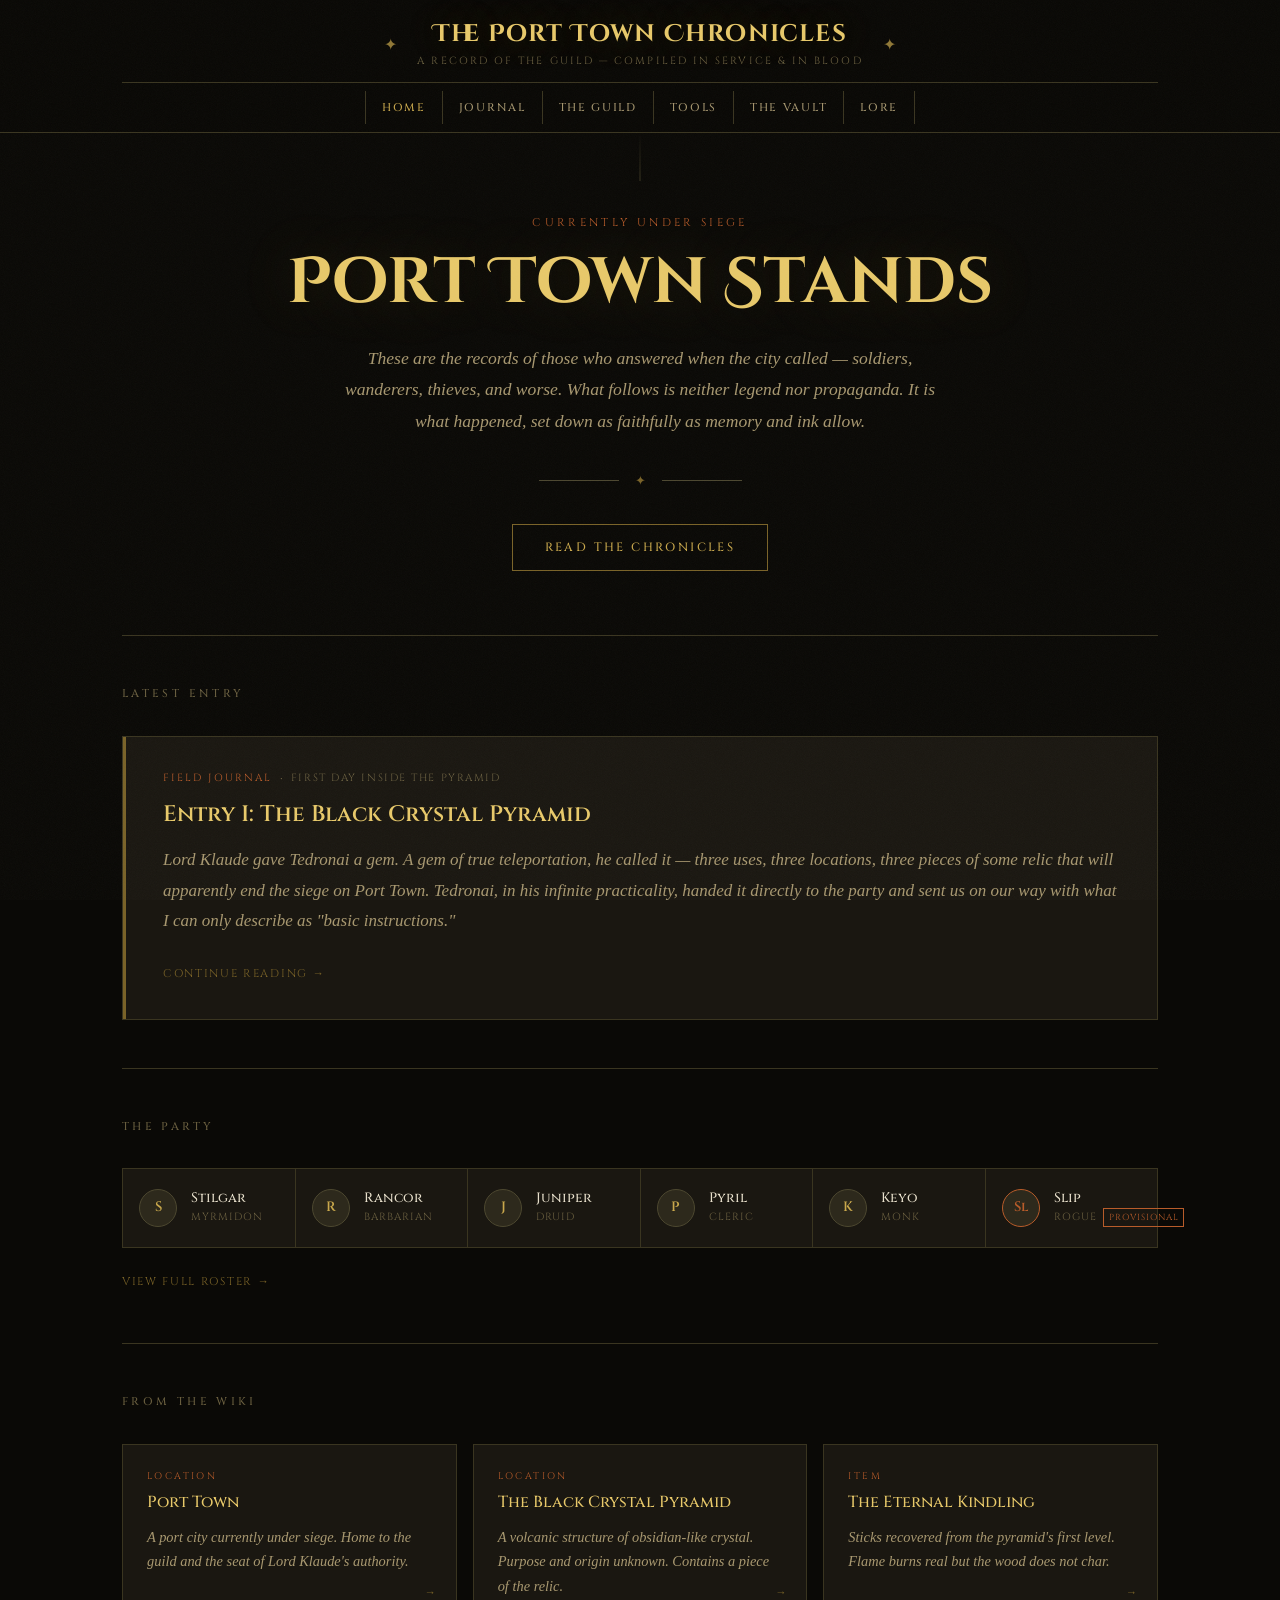
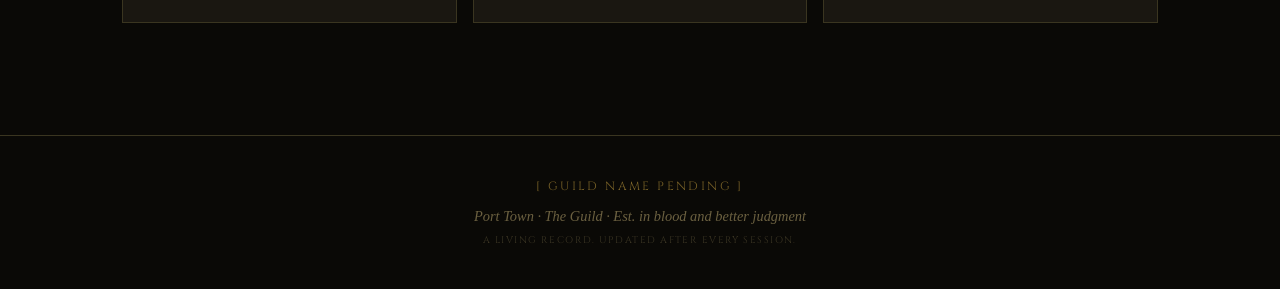
==== commit 383cb110: "Update index.html" ====
--- a/index.html
+++ b/index.html
@@ -24,12 +24,12 @@
         <div class="brand-emblem">✦</div>
       </div>
       <nav class="site-nav">
-        <a href="index.html" class="nav-link active" data-section="home">Home</a>
-        <a href="chronicles.html" class="nav-link" data-section="chronicles">Chronicles</a>
-        <a href="roster.html" class="nav-link" data-section="roster">Party Roster</a>
-        <a href="lore.html" class="nav-link" data-section="lore">Lore &amp; Wiki</a>
-        <a href="homebrew.html" class="nav-link" data-section="homebrew">Homebrew Rules</a>
-        <a href="maps.html" class="nav-link" data-section="maps">Maps</a>
+        <a href="index.html" class="nav-link active">Home</a>
+        <a href="journal.html" class="nav-link">Journal</a>
+        <a href="guild.html" class="nav-link">The Guild</a>
+        <a href="tools.html" class="nav-link">Tools</a>
+        <a href="vault.html" class="nav-link">The Vault</a>
+        <a href="lore.html" class="nav-link">Lore</a>
       </nav>
     </div>
   </header>
@@ -42,7 +42,7 @@
         <h2 class="hero-title">Port Town Stands</h2>
         <p class="hero-body">These are the records of those who answered when the city called — soldiers, wanderers, thieves, and worse. What follows is neither legend nor propaganda. It is what happened, set down as faithfully as memory and ink allow.</p>
         <div class="hero-rule"><span>✦</span></div>
-        <a href="chronicles.html" class="hero-cta">Read the Chronicles</a>
+        <a href="journal.html" class="hero-cta">Read the Chronicles</a>
       </div>
     </section>
 
@@ -57,7 +57,7 @@
           </div>
           <h3 class="entry-title">Entry I: The Black Crystal Pyramid</h3>
           <p class="entry-excerpt">Lord Klaude gave Tedronai a gem. A gem of true teleportation, he called it — three uses, three locations, three pieces of some relic that will apparently end the siege on Port Town. Tedronai, in his infinite practicality, handed it directly to the party and sent us on our way with what I can only describe as "basic instructions."</p>
-          <a href="chronicles.html" class="entry-read-more">Continue Reading →</a>
+          <a href="journal.html" class="entry-read-more">Continue Reading →</a>
         </div>
       </div>
     </section>
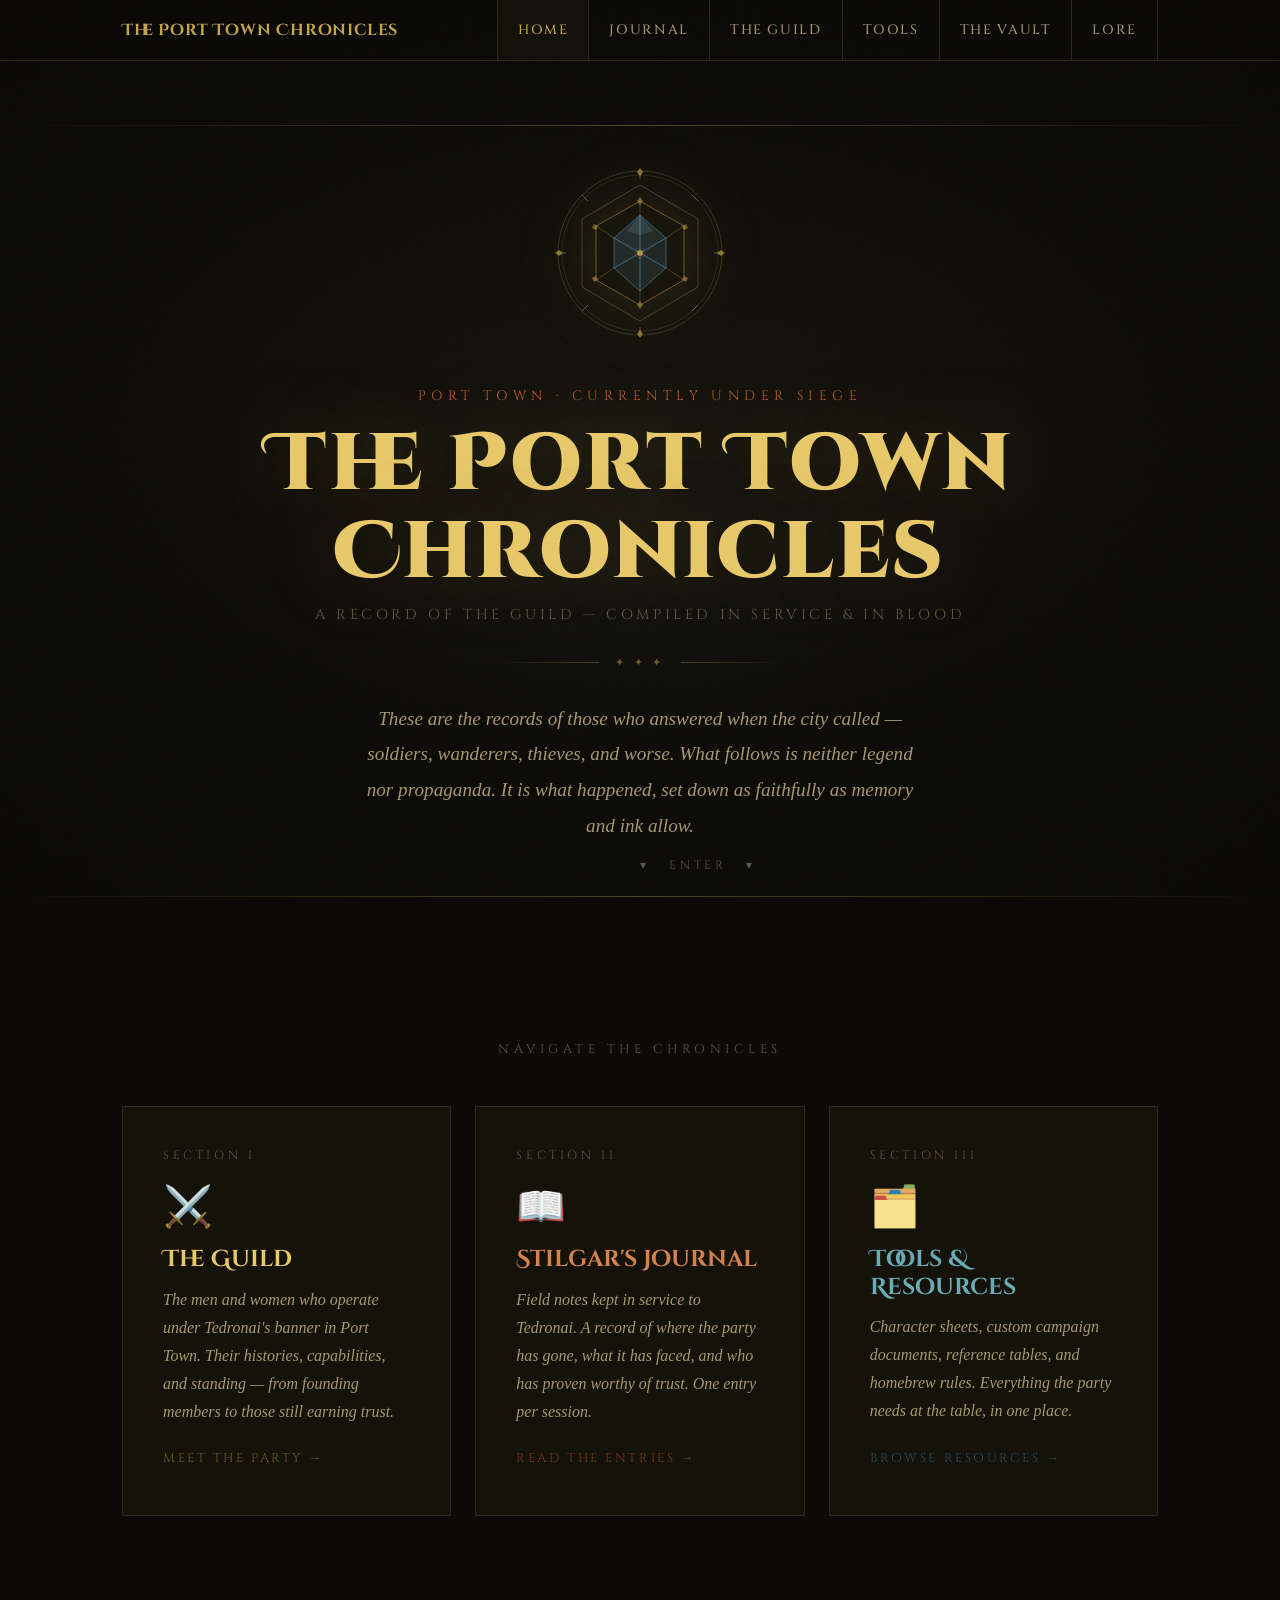
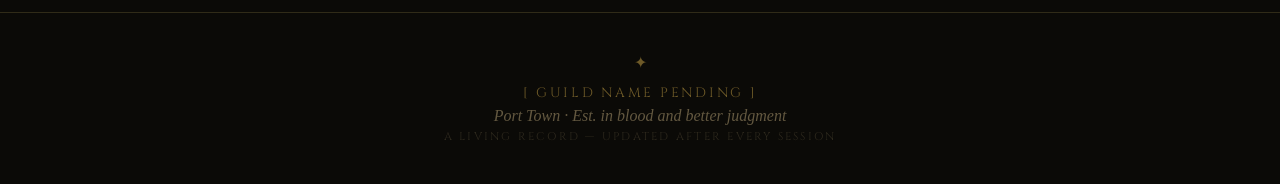
==== commit 8c254863: "Update index.html" ====
--- a/index.html
+++ b/index.html
@@ -6,144 +6,242 @@
   <title>The Port Town Chronicles</title>
   <link rel="preconnect" href="https://fonts.googleapis.com" />
   <link rel="preconnect" href="https://fonts.gstatic.com" crossorigin />
-  <link href="https://fonts.googleapis.com/css2?family=Cinzel+Decorative:wght@400;700&family=Cinzel:wght@400;500;600&family=IM+Fell+English:ital@0;1&display=swap" rel="stylesheet" />
-  <link rel="stylesheet" href="css/style.css" />
+  <link href="https://fonts.googleapis.com/css2?family=Cinzel+Decorative:wght@400;700;900&family=Cinzel:wght@400;500;600;700&family=IM+Fell+English:ital@0;1&display=swap" rel="stylesheet" />
+  <style>
+    :root {
+      --black:        #07060400;
+      --bg:           #0b0a07;
+      --surface:      #141209;
+      --surface-2:    #1c1a10;
+      --surface-3:    #252115;
+      --border:       #302b18;
+      --border-light: #4a4422;
+      --gold:         #c9a84c;
+      --gold-light:   #e8c96a;
+      --gold-bright:  #f5df8a;
+      --gold-dim:     #6e5a28;
+      --gold-glow:    rgba(201,168,76,0.15);
+      --ember:        #b85c2a;
+      --ember-dim:    #7a3a18;
+      --crystal:      #4a7a9b;
+      --crystal-dim:  #2a4a60;
+      --text-primary: #e8e0cc;
+      --text-secondary:#a89870;
+      --text-muted:   #635840;
+      --font-display: 'Cinzel Decorative', serif;
+      --font-heading: 'Cinzel', serif;
+      --font-body:    'IM Fell English', serif;
+    }
+    *, *::before, *::after { box-sizing: border-box; margin: 0; padding: 0; }
+    html { scroll-behavior: smooth; }
+    body { background-color: var(--bg); color: var(--text-primary); font-family: var(--font-body); min-height: 100vh; overflow-x: hidden; }
+    body::before {
+      content: ''; position: fixed; inset: 0; pointer-events: none; z-index: 999;
+      background: radial-gradient(ellipse at center, transparent 40%, rgba(0,0,0,0.7) 100%),
+        url("data:image/svg+xml,%3Csvg viewBox='0 0 200 200' xmlns='http://www.w3.org/2000/svg'%3E%3Cfilter id='n'%3E%3CfeTurbulence type='fractalNoise' baseFrequency='0.85' numOctaves='4' stitchTiles='stitch'/%3E%3C/filter%3E%3Crect width='100%25' height='100%25' filter='url(%23n)'/%3E%3C/svg%3E");
+      background-size: cover, 180px 180px; opacity: 0.04;
+    }
+
+    /* NAV */
+    .site-nav { position: sticky; top: 0; z-index: 100; background: rgba(11,10,7,0.97); border-bottom: 1px solid var(--border); backdrop-filter: blur(12px); }
+    .nav-inner { max-width: 1100px; margin: 0 auto; padding: 0 2rem; display: flex; align-items: center; justify-content: space-between; height: 60px; }
+    .nav-brand { font-family: var(--font-display); font-size: 1rem; font-weight: 700; color: var(--gold); text-decoration: none; letter-spacing: 0.05em; }
+    .nav-links { display: flex; align-items: center; }
+    .nav-link { font-family: var(--font-heading); font-size: 0.85rem; font-weight: 500; letter-spacing: 0.12em; text-transform: uppercase; color: var(--text-secondary); text-decoration: none; padding: 0 1.25rem; height: 60px; display: flex; align-items: center; border-right: 1px solid var(--border); transition: color 0.2s, background 0.2s; }
+    .nav-link:first-child { border-left: 1px solid var(--border); }
+    .nav-link:hover, .nav-link.active { color: var(--gold); background: rgba(201,168,76,0.04); }
+
+    /* HERO */
+    .hero { min-height: 100vh; display: flex; flex-direction: column; align-items: center; justify-content: center; padding: 4rem 2rem 5rem; position: relative; text-align: center; background: radial-gradient(ellipse 80% 60% at 50% 40%, rgba(201,168,76,0.04) 0%, transparent 70%), radial-gradient(ellipse 40% 40% at 50% 50%, rgba(74,122,155,0.04) 0%, transparent 60%); }
+    .hero::before, .hero::after { content: ''; position: absolute; left: 0; right: 0; height: 1px; background: linear-gradient(to right, transparent, var(--border-light), transparent); }
+    .hero::before { top: 4rem; }
+    .hero::after  { bottom: 4rem; }
+
+    .crest-wrap { margin-bottom: 2.5rem; position: relative; opacity: 0; animation: fadeUp 1s ease forwards; animation-delay: 0.2s; }
+    .crest-svg { width: 180px; height: 180px; filter: drop-shadow(0 0 30px rgba(201,168,76,0.2)); }
+    .crest-ring { transform-origin: center; animation: rotateSlow 40s linear infinite; }
+
+    .hero-eyebrow { font-family: var(--font-heading); font-size: 0.85rem; letter-spacing: 0.4em; text-transform: uppercase; color: var(--ember); margin-bottom: 1rem; opacity: 0; animation: fadeUp 0.8s ease forwards; animation-delay: 0.5s; }
+    .hero-title { font-family: var(--font-display); font-size: clamp(2.8rem, 7vw, 5rem); font-weight: 900; color: var(--gold-light); line-height: 1.1; letter-spacing: 0.03em; text-shadow: 0 0 80px rgba(201,168,76,0.25), 0 0 120px rgba(201,168,76,0.1); margin-bottom: 0.5rem; opacity: 0; animation: fadeUp 0.8s ease forwards; animation-delay: 0.65s; }
+    .hero-subtitle { font-family: var(--font-heading); font-size: 0.9rem; letter-spacing: 0.25em; text-transform: uppercase; color: var(--text-muted); margin-bottom: 2rem; opacity: 0; animation: fadeUp 0.8s ease forwards; animation-delay: 0.8s; }
+    .hero-divider { display: flex; align-items: center; justify-content: center; gap: 1rem; margin-bottom: 2rem; opacity: 0; animation: fadeUp 0.8s ease forwards; animation-delay: 0.9s; }
+    .hero-divider::before, .hero-divider::after { content: ''; width: 100px; height: 1px; background: linear-gradient(to right, transparent, var(--border-light)); }
+    .hero-divider::after { background: linear-gradient(to left, transparent, var(--border-light)); }
+    .hero-divider span { color: var(--gold-dim); font-size: 0.7rem; letter-spacing: 0.3em; }
+    .hero-lore { font-family: var(--font-body); font-style: italic; font-size: 1.2rem; color: var(--text-secondary); max-width: 560px; line-height: 1.85; opacity: 0; animation: fadeUp 0.8s ease forwards; animation-delay: 1s; }
+    .hero-scroll { position: absolute; bottom: 5.5rem; left: 50%; transform: translateX(-50%); font-family: var(--font-heading); font-size: 0.75rem; letter-spacing: 0.3em; text-transform: uppercase; color: var(--text-muted); opacity: 0; animation: fadeUp 0.8s ease forwards, pulse 3s ease-in-out 2s infinite; animation-delay: 1.5s, 1.5s; }
+
+    /* CARDS */
+    .sections { max-width: 1100px; margin: 0 auto; padding: 5rem 2rem 6rem; }
+    .sections-eyebrow { font-family: var(--font-heading); font-size: 0.8rem; letter-spacing: 0.35em; text-transform: uppercase; color: var(--text-muted); text-align: center; margin-bottom: 3rem; }
+    .cards-grid { display: grid; grid-template-columns: repeat(3, 1fr); gap: 1.5rem; }
+
+    .card { position: relative; background: var(--surface); border: 1px solid var(--border); padding: 2.5rem 2.5rem 3rem; text-decoration: none; display: flex; flex-direction: column; overflow: hidden; transition: border-color 0.3s, background 0.3s; cursor: pointer; opacity: 0; animation: fadeUp 0.7s ease forwards; }
+    .card:nth-child(1) { animation-delay: 0.1s; }
+    .card:nth-child(2) { animation-delay: 0.2s; }
+    .card:nth-child(3) { animation-delay: 0.3s; }
+    .card::before { content: ''; position: absolute; top: 0; left: 0; width: 100%; height: 3px; background: linear-gradient(to right, transparent, var(--gold-dim), transparent); opacity: 0; transition: opacity 0.3s; }
+    .card::after { content: ''; position: absolute; inset: 0; background: radial-gradient(ellipse 60% 60% at 50% 0%, var(--gold-glow), transparent); opacity: 0; transition: opacity 0.4s; pointer-events: none; }
+    .card:hover { border-color: var(--border-light); background: var(--surface-2); }
+    .card:hover::before { opacity: 1; }
+    .card:hover::after  { opacity: 1; }
+
+    .card--journal::before { background: linear-gradient(to right, transparent, var(--ember-dim), transparent); }
+    .card--journal::after  { background: radial-gradient(ellipse 60% 60% at 50% 0%, rgba(184,92,42,0.1), transparent); }
+    .card--tools::before   { background: linear-gradient(to right, transparent, var(--crystal-dim), transparent); }
+    .card--tools::after    { background: radial-gradient(ellipse 60% 60% at 50% 0%, rgba(74,122,155,0.1), transparent); }
+
+    .card-number { font-family: var(--font-heading); font-size: 0.75rem; letter-spacing: 0.3em; text-transform: uppercase; color: var(--text-muted); margin-bottom: 1.25rem; }
+    .card-icon   { font-size: 2.5rem; margin-bottom: 1rem; display: block; filter: grayscale(0.3); }
+    .card-title  { font-family: var(--font-display); font-size: clamp(1.2rem, 1.8vw, 1.6rem); font-weight: 700; color: var(--gold-light); line-height: 1.2; margin-bottom: 0.75rem; }
+    .card--journal .card-title { color: #d4834a; }
+    .card--tools   .card-title { color: #6aabb8; }
+    .card-desc  { font-family: var(--font-body); font-style: italic; font-size: 1rem; color: var(--text-secondary); line-height: 1.75; margin-bottom: 1.5rem; flex: 1; }
+    .card-arrow { font-family: var(--font-heading); font-size: 0.8rem; letter-spacing: 0.2em; text-transform: uppercase; color: var(--gold-dim); transition: color 0.2s, letter-spacing 0.2s; }
+    .card--journal .card-arrow { color: var(--ember-dim); }
+    .card--tools   .card-arrow { color: var(--crystal-dim); }
+    .card:hover .card-arrow         { color: var(--gold);    letter-spacing: 0.3em; }
+    .card--journal:hover .card-arrow { color: var(--ember); }
+    .card--tools:hover   .card-arrow { color: var(--crystal); }
+
+    /* FOOTER */
+    .site-footer { border-top: 1px solid var(--border); padding: 2.5rem 2rem; text-align: center; }
+    .footer-emblem  { color: var(--gold-dim); font-size: 1rem; margin-bottom: 0.75rem; }
+    .footer-guild   { font-family: var(--font-heading); font-size: 0.85rem; letter-spacing: 0.2em; text-transform: uppercase; color: var(--gold-dim); margin-bottom: 0.35rem; }
+    .footer-tagline { font-family: var(--font-body); font-style: italic; font-size: 1rem; color: var(--text-muted); margin-bottom: 0.25rem; }
+    .footer-note    { font-family: var(--font-heading); font-size: 0.7rem; letter-spacing: 0.2em; text-transform: uppercase; color: var(--text-muted); opacity: 0.4; }
+
+    /* ANIMATIONS */
+    @keyframes fadeUp { from { opacity: 0; transform: translateY(18px); } to { opacity: 1; transform: translateY(0); } }
+    @keyframes pulse  { 0%, 100% { opacity: 0.4; } 50% { opacity: 0.9; } }
+    @keyframes rotateSlow { from { transform: rotate(0deg); } to { transform: rotate(360deg); } }
+
+    @media (max-width: 900px) {
+      .cards-grid { grid-template-columns: 1fr; }
+      .nav-brand  { display: none; }
+      .nav-link   { font-size: 0.7rem; padding: 0 0.75rem; }
+      .hero-title { font-size: 2rem; }
+    }
+  </style>
 </head>
 <body>
 
-  <div class="noise-overlay"></div>
-
-  <header class="site-header">
-    <div class="header-inner">
-      <div class="site-brand">
-        <div class="brand-emblem">✦</div>
-        <div class="brand-text">
-          <h1 class="site-title">The Port Town Chronicles</h1>
-          <p class="site-subtitle">A Record of the Guild — Compiled in Service &amp; in Blood</p>
-        </div>
-        <div class="brand-emblem">✦</div>
-      </div>
-      <nav class="site-nav">
+  <nav class="site-nav">
+    <div class="nav-inner">
+      <a href="index.html" class="nav-brand">The Port Town Chronicles</a>
+      <div class="nav-links">
         <a href="index.html" class="nav-link active">Home</a>
         <a href="journal.html" class="nav-link">Journal</a>
         <a href="guild.html" class="nav-link">The Guild</a>
         <a href="tools.html" class="nav-link">Tools</a>
         <a href="vault.html" class="nav-link">The Vault</a>
         <a href="lore.html" class="nav-link">Lore</a>
-      </nav>
+      </div>
     </div>
-  </header>
-
-  <main class="site-main">
-
-    <section class="hero">
-      <div class="hero-inner">
-        <p class="hero-eyebrow">Currently Under Siege</p>
-        <h2 class="hero-title">Port Town Stands</h2>
-        <p class="hero-body">These are the records of those who answered when the city called — soldiers, wanderers, thieves, and worse. What follows is neither legend nor propaganda. It is what happened, set down as faithfully as memory and ink allow.</p>
-        <div class="hero-rule"><span>✦</span></div>
-        <a href="journal.html" class="hero-cta">Read the Chronicles</a>
-      </div>
-    </section>
-
-    <section class="latest-entry">
-      <div class="section-inner">
-        <h2 class="section-heading">Latest Entry</h2>
-        <div class="entry-card featured">
-          <div class="entry-meta">
-            <span class="entry-tag">Field Journal</span>
-            <span class="entry-divider">·</span>
-            <span class="entry-date">First day inside the pyramid</span>
-          </div>
-          <h3 class="entry-title">Entry I: The Black Crystal Pyramid</h3>
-          <p class="entry-excerpt">Lord Klaude gave Tedronai a gem. A gem of true teleportation, he called it — three uses, three locations, three pieces of some relic that will apparently end the siege on Port Town. Tedronai, in his infinite practicality, handed it directly to the party and sent us on our way with what I can only describe as "basic instructions."</p>
-          <a href="journal.html" class="entry-read-more">Continue Reading →</a>
-        </div>
-      </div>
-    </section>
-
-    <section class="party-preview">
-      <div class="section-inner">
-        <h2 class="section-heading">The Party</h2>
-        <div class="party-grid">
-          <div class="party-card">
-            <div class="party-initial">S</div>
-            <div class="party-info">
-              <p class="party-name">Stilgar</p>
-              <p class="party-class">Myrmidon</p>
-            </div>
-          </div>
-          <div class="party-card">
-            <div class="party-initial">R</div>
-            <div class="party-info">
-              <p class="party-name">Rancor</p>
-              <p class="party-class">Barbarian</p>
-            </div>
-          </div>
-          <div class="party-card">
-            <div class="party-initial">J</div>
-            <div class="party-info">
-              <p class="party-name">Juniper</p>
-              <p class="party-class">Druid</p>
-            </div>
-          </div>
-          <div class="party-card">
-            <div class="party-initial">P</div>
-            <div class="party-info">
-              <p class="party-name">Pyril</p>
-              <p class="party-class">Cleric</p>
-            </div>
-          </div>
-          <div class="party-card">
-            <div class="party-initial">K</div>
-            <div class="party-info">
-              <p class="party-name">Keyo</p>
-              <p class="party-class">Monk</p>
-            </div>
-          </div>
-          <div class="party-card provisional">
-            <div class="party-initial">Sl</div>
-            <div class="party-info">
-              <p class="party-name">Slip</p>
-              <p class="party-class">Rogue <span class="provisional-tag">Provisional</span></p>
-            </div>
-          </div>
-        </div>
-        <a href="roster.html" class="section-link">View Full Roster →</a>
-      </div>
-    </section>
-
-    <section class="lore-preview">
-      <div class="section-inner">
-        <h2 class="section-heading">From the Wiki</h2>
-        <div class="lore-grid">
-          <a href="lore.html" class="lore-card">
-            <p class="lore-card-label">Location</p>
-            <p class="lore-card-title">Port Town</p>
-            <p class="lore-card-body">A port city currently under siege. Home to the guild and the seat of Lord Klaude's authority.</p>
-          </a>
-          <a href="lore.html" class="lore-card">
-            <p class="lore-card-label">Location</p>
-            <p class="lore-card-title">The Black Crystal Pyramid</p>
-            <p class="lore-card-body">A volcanic structure of obsidian-like crystal. Purpose and origin unknown. Contains a piece of the relic.</p>
-          </a>
-          <a href="lore.html" class="lore-card">
-            <p class="lore-card-label">Item</p>
-            <p class="lore-card-title">The Eternal Kindling</p>
-            <p class="lore-card-body">Sticks recovered from the pyramid's first level. Flame burns real but the wood does not char.</p>
-          </a>
-        </div>
-      </div>
-    </section>
-
-  </main>
+  </nav>
+
+  <section class="hero">
+
+    <div class="crest-wrap">
+      <svg class="crest-svg" viewBox="0 0 180 180" xmlns="http://www.w3.org/2000/svg">
+        <g class="crest-ring">
+          <circle cx="90" cy="90" r="82" fill="none" stroke="#3a3520" stroke-width="1"/>
+          <circle cx="90" cy="90" r="78" fill="none" stroke="#4a4522" stroke-width="0.5"/>
+          <g stroke="#c9a84c" stroke-width="1" opacity="0.5">
+            <line x1="90" y1="8"  x2="90" y2="16"/>
+            <line x1="90" y1="164" x2="90" y2="172"/>
+            <line x1="8"  y1="90" x2="16" y2="90"/>
+            <line x1="164" y1="90" x2="172" y2="90"/>
+            <line x1="32" y1="32" x2="38" y2="38"/>
+            <line x1="142" y1="32" x2="148" y2="38"/>
+            <line x1="32" y1="148" x2="38" y2="142"/>
+            <line x1="142" y1="148" x2="148" y2="142"/>
+          </g>
+          <g fill="#c9a84c" opacity="0.6">
+            <polygon points="90,5 93,9 90,13 87,9"/>
+            <polygon points="90,167 93,171 90,175 87,171"/>
+            <polygon points="5,90 9,93 13,90 9,87"/>
+            <polygon points="167,90 171,93 175,90 171,87"/>
+          </g>
+        </g>
+        <polygon points="90,22 148,56 148,124 90,158 32,124 32,56" fill="none" stroke="#4a4522" stroke-width="1"/>
+        <polygon points="90,38 134,63 134,117 90,142 46,117 46,63" fill="rgba(20,18,9,0.8)" stroke="#6e5a28" stroke-width="1"/>
+        <g>
+          <polygon points="90,52 116,75 116,105 90,128 64,105 64,75" fill="rgba(74,122,155,0.08)" stroke="#2a4a60" stroke-width="0.5"/>
+          <polygon points="90,52 116,75 90,90" fill="rgba(74,122,155,0.15)" stroke="#4a7a9b" stroke-width="0.5"/>
+          <polygon points="116,75 116,105 90,90" fill="rgba(74,122,155,0.1)" stroke="#4a7a9b" stroke-width="0.5"/>
+          <polygon points="116,105 90,128 90,90" fill="rgba(74,122,155,0.12)" stroke="#4a7a9b" stroke-width="0.5"/>
+          <polygon points="90,128 64,105 90,90" fill="rgba(74,122,155,0.08)" stroke="#4a7a9b" stroke-width="0.5"/>
+          <polygon points="64,105 64,75 90,90" fill="rgba(74,122,155,0.13)" stroke="#4a7a9b" stroke-width="0.5"/>
+          <polygon points="64,75 90,52 90,90" fill="rgba(74,122,155,0.18)" stroke="#4a7a9b" stroke-width="0.5"/>
+          <polygon points="90,52 104,68 90,72 76,68" fill="rgba(200,220,240,0.12)" stroke="none"/>
+        </g>
+        <g stroke="#c9a84c" stroke-width="0.75" opacity="0.4">
+          <line x1="90" y1="38" x2="90" y2="52"/>
+          <line x1="134" y1="63" x2="116" y2="75"/>
+          <line x1="134" y1="117" x2="116" y2="105"/>
+          <line x1="90" y1="142" x2="90" y2="128"/>
+          <line x1="46" y1="117" x2="64" y2="105"/>
+          <line x1="46" y1="63" x2="64" y2="75"/>
+        </g>
+        <g fill="#c9a84c" opacity="0.5">
+          <polygon points="90,34 93,38 90,42 87,38"/>
+          <polygon points="90,138 93,142 90,146 87,142"/>
+          <polygon points="44,61 48,63 46,67 42,65"/>
+          <polygon points="136,61 138,65 134,67 132,63"/>
+          <polygon points="44,119 42,115 46,113 48,117"/>
+          <polygon points="136,119 132,117 134,113 138,115"/>
+        </g>
+        <circle cx="90" cy="90" r="3" fill="#c9a84c" opacity="0.8"/>
+        <circle cx="90" cy="90" r="5" fill="none" stroke="#c9a84c" stroke-width="0.5" opacity="0.4"/>
+      </svg>
+    </div>
+
+    <p class="hero-eyebrow">Port Town · Currently Under Siege</p>
+    <h1 class="hero-title">The Port Town<br>Chronicles</h1>
+    <p class="hero-subtitle">A Record of the Guild — Compiled in Service &amp; in Blood</p>
+    <div class="hero-divider"><span>✦ ✦ ✦</span></div>
+    <p class="hero-lore">These are the records of those who answered when the city called — soldiers, wanderers, thieves, and worse. What follows is neither legend nor propaganda. It is what happened, set down as faithfully as memory and ink allow.</p>
+    <p class="hero-scroll">▾ &nbsp; Enter &nbsp; ▾</p>
+
+  </section>
+
+  <div class="sections">
+    <p class="sections-eyebrow">Navigate the Chronicles</p>
+    <div class="cards-grid">
+
+      <a href="guild.html" class="card card--guild">
+        <p class="card-number">Section I</p>
+        <span class="card-icon">⚔️</span>
+        <h2 class="card-title">The Guild</h2>
+        <p class="card-desc">The men and women who operate under Tedronai's banner in Port Town. Their histories, capabilities, and standing — from founding members to those still earning trust.</p>
+        <p class="card-arrow">Meet the Party →</p>
+      </a>
+
+      <a href="journal.html" class="card card--journal">
+        <p class="card-number">Section II</p>
+        <span class="card-icon">📖</span>
+        <h2 class="card-title">Stilgar's Journal</h2>
+        <p class="card-desc">Field notes kept in service to Tedronai. A record of where the party has gone, what it has faced, and who has proven worthy of trust. One entry per session.</p>
+        <p class="card-arrow">Read the Entries →</p>
+      </a>
+
+      <a href="tools.html" class="card card--tools">
+        <p class="card-number">Section III</p>
+        <span class="card-icon">🗂️</span>
+        <h2 class="card-title">Tools &amp; Resources</h2>
+        <p class="card-desc">Character sheets, custom campaign documents, reference tables, and homebrew rules. Everything the party needs at the table, in one place.</p>
+        <p class="card-arrow">Browse Resources →</p>
+      </a>
+
+    </div>
+  </div>
 
   <footer class="site-footer">
-    <div class="footer-inner">
-      <p class="footer-guild">[ Guild Name Pending ]</p>
-      <p class="footer-tagline">Port Town · The Guild · Est. in blood and better judgment</p>
-      <p class="footer-note">A living record. Updated after every session.</p>
-    </div>
+    <p class="footer-emblem">✦</p>
+    <p class="footer-guild">[ Guild Name Pending ]</p>
+    <p class="footer-tagline">Port Town · Est. in blood and better judgment</p>
+    <p class="footer-note">A living record — updated after every session</p>
   </footer>
 
 </body>
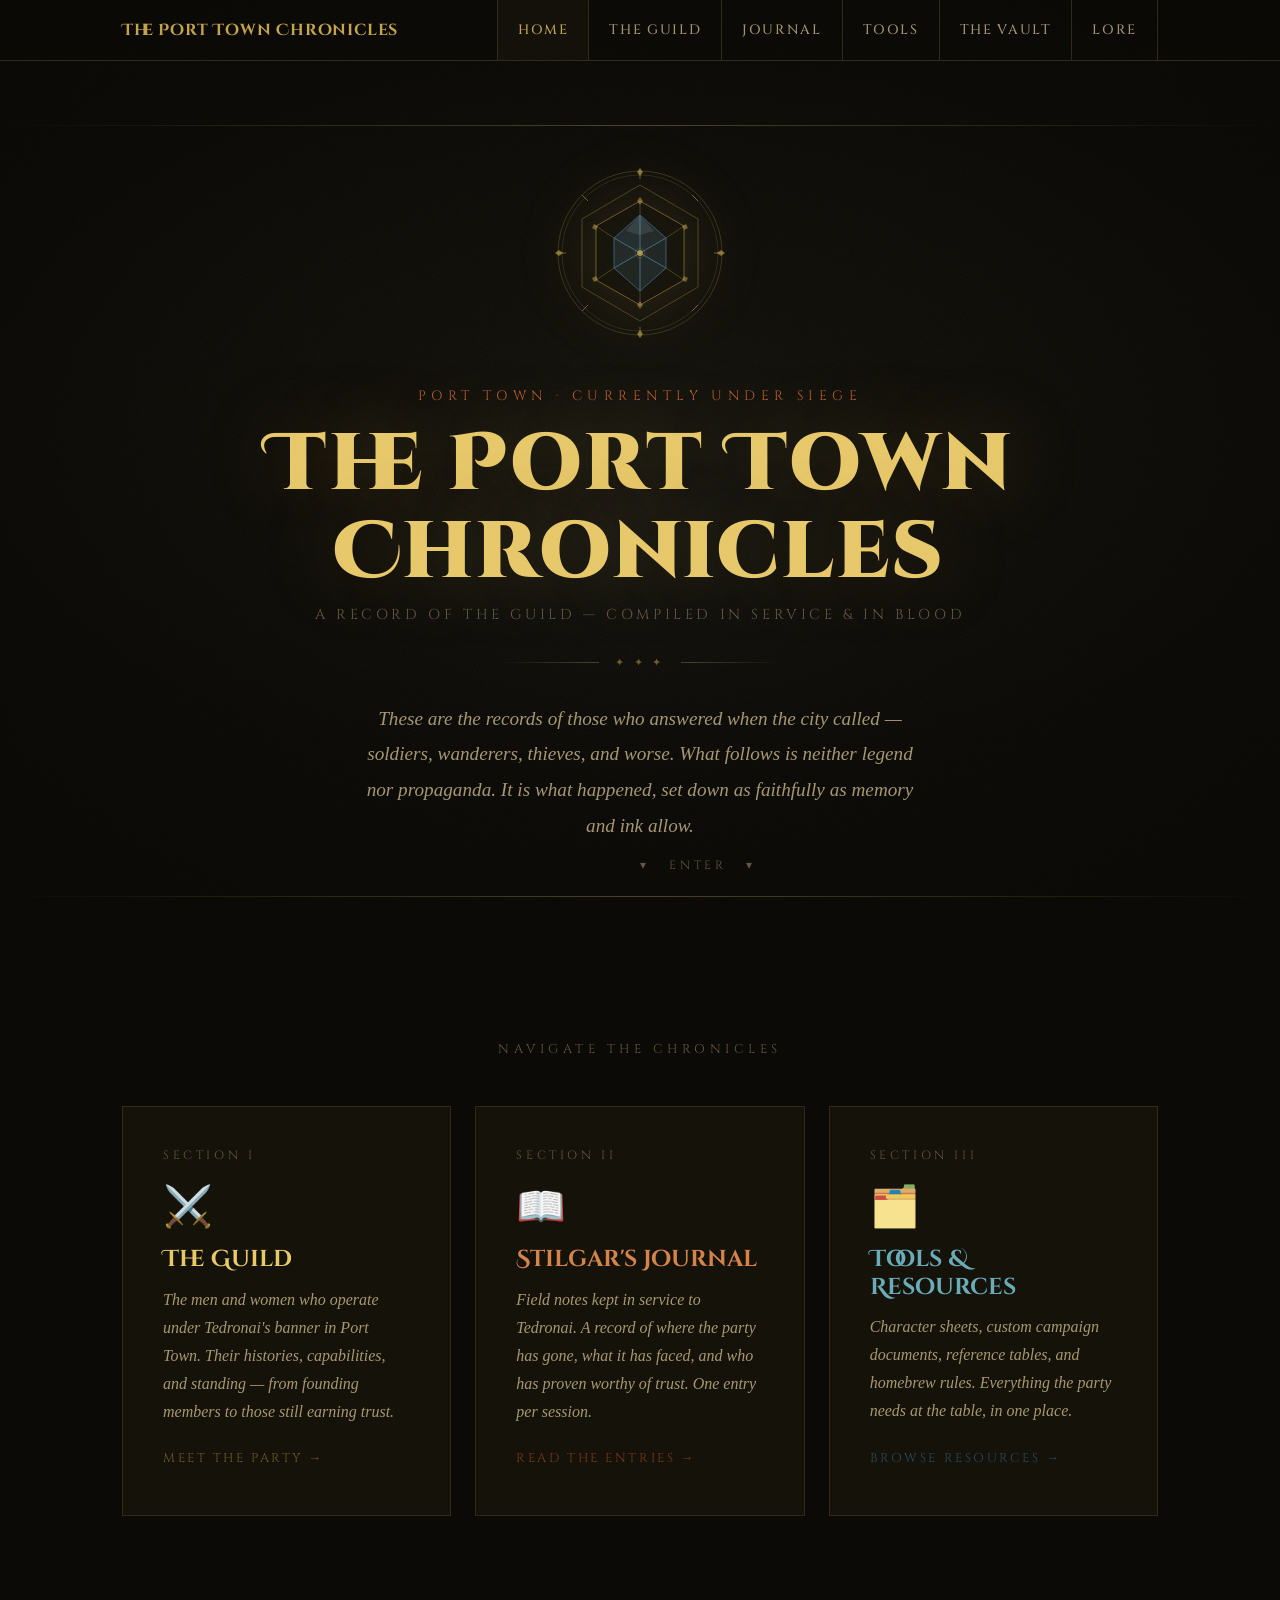
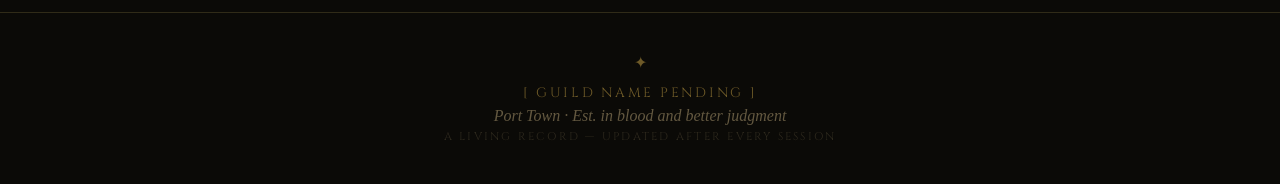
==== commit e7b9485c: "nav reorder" ====
--- a/index.html
+++ b/index.html
@@ -131,8 +131,8 @@
       <a href="index.html" class="nav-brand">The Port Town Chronicles</a>
       <div class="nav-links">
         <a href="index.html" class="nav-link active">Home</a>
+        <a href="guild.html" class="nav-link">The Guild</a>
         <a href="journal.html" class="nav-link">Journal</a>
-        <a href="guild.html" class="nav-link">The Guild</a>
         <a href="tools.html" class="nav-link">Tools</a>
         <a href="vault.html" class="nav-link">The Vault</a>
         <a href="lore.html" class="nav-link">Lore</a>
